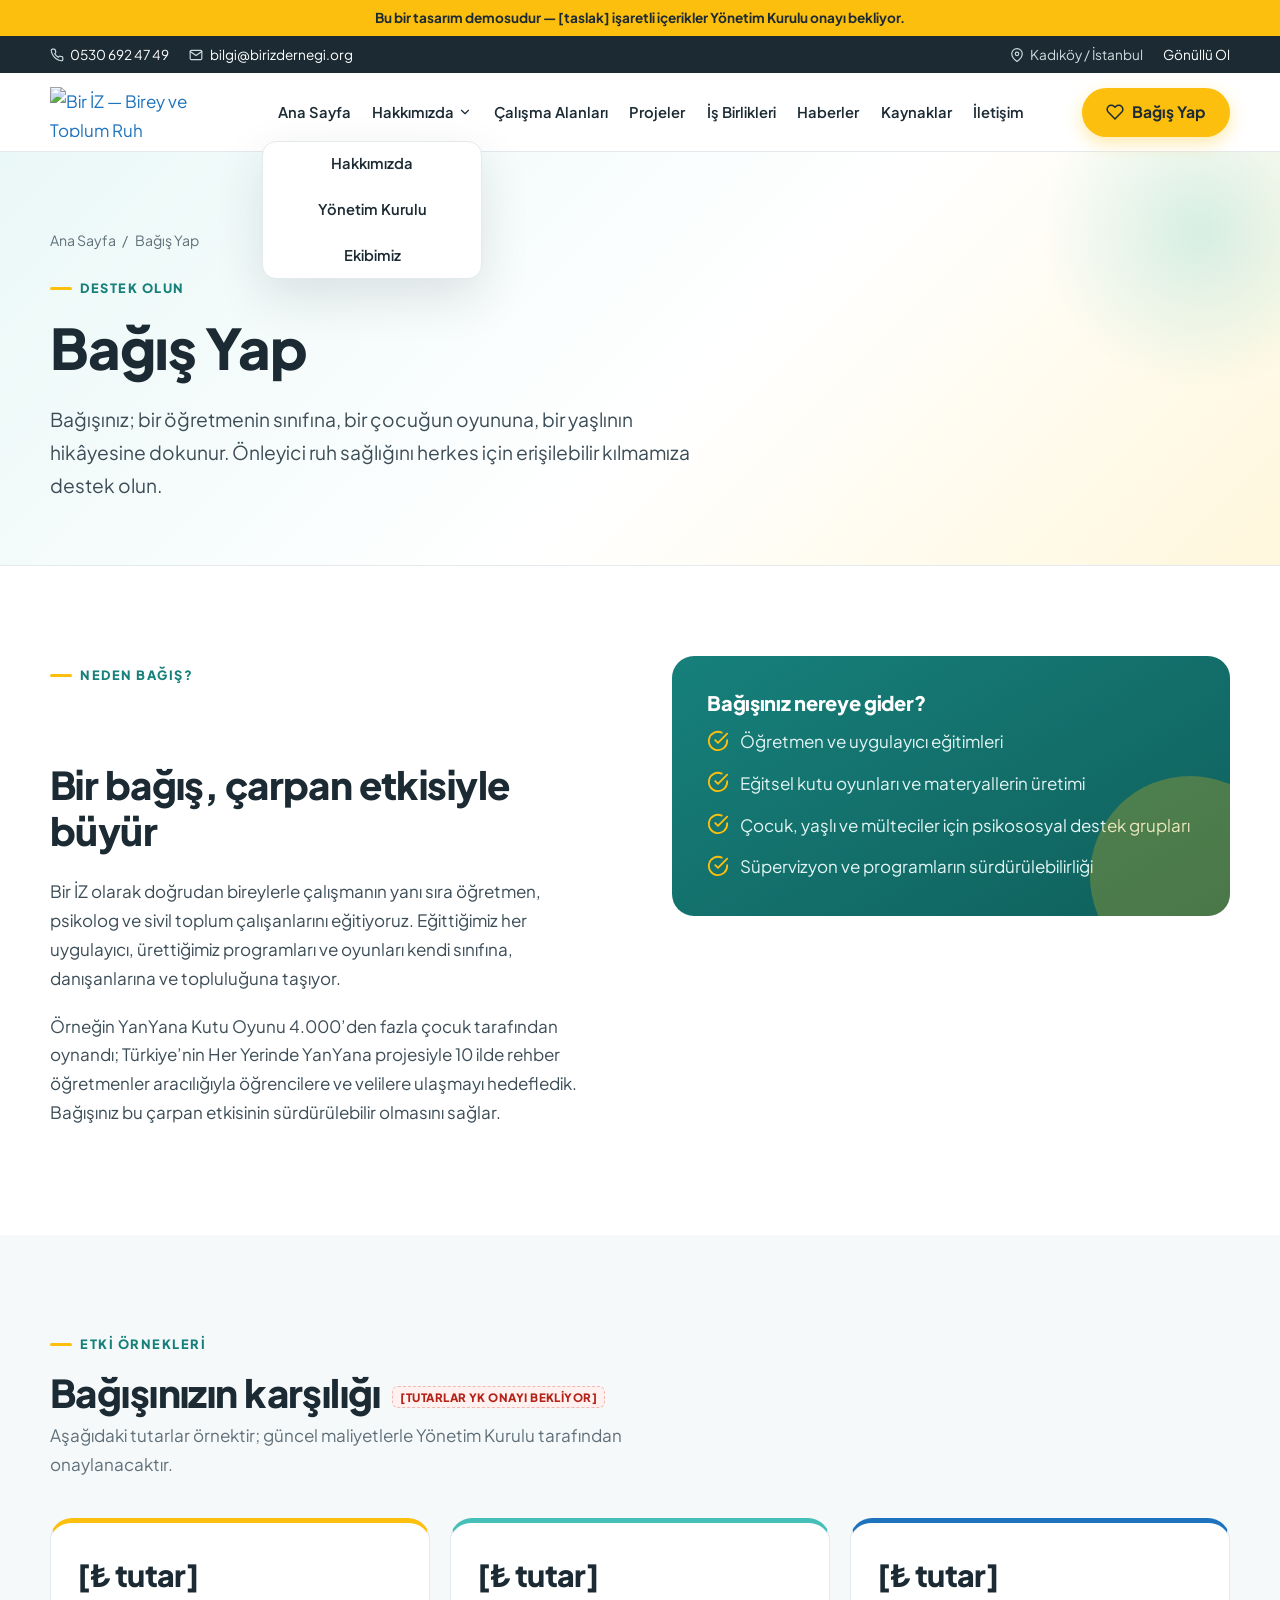
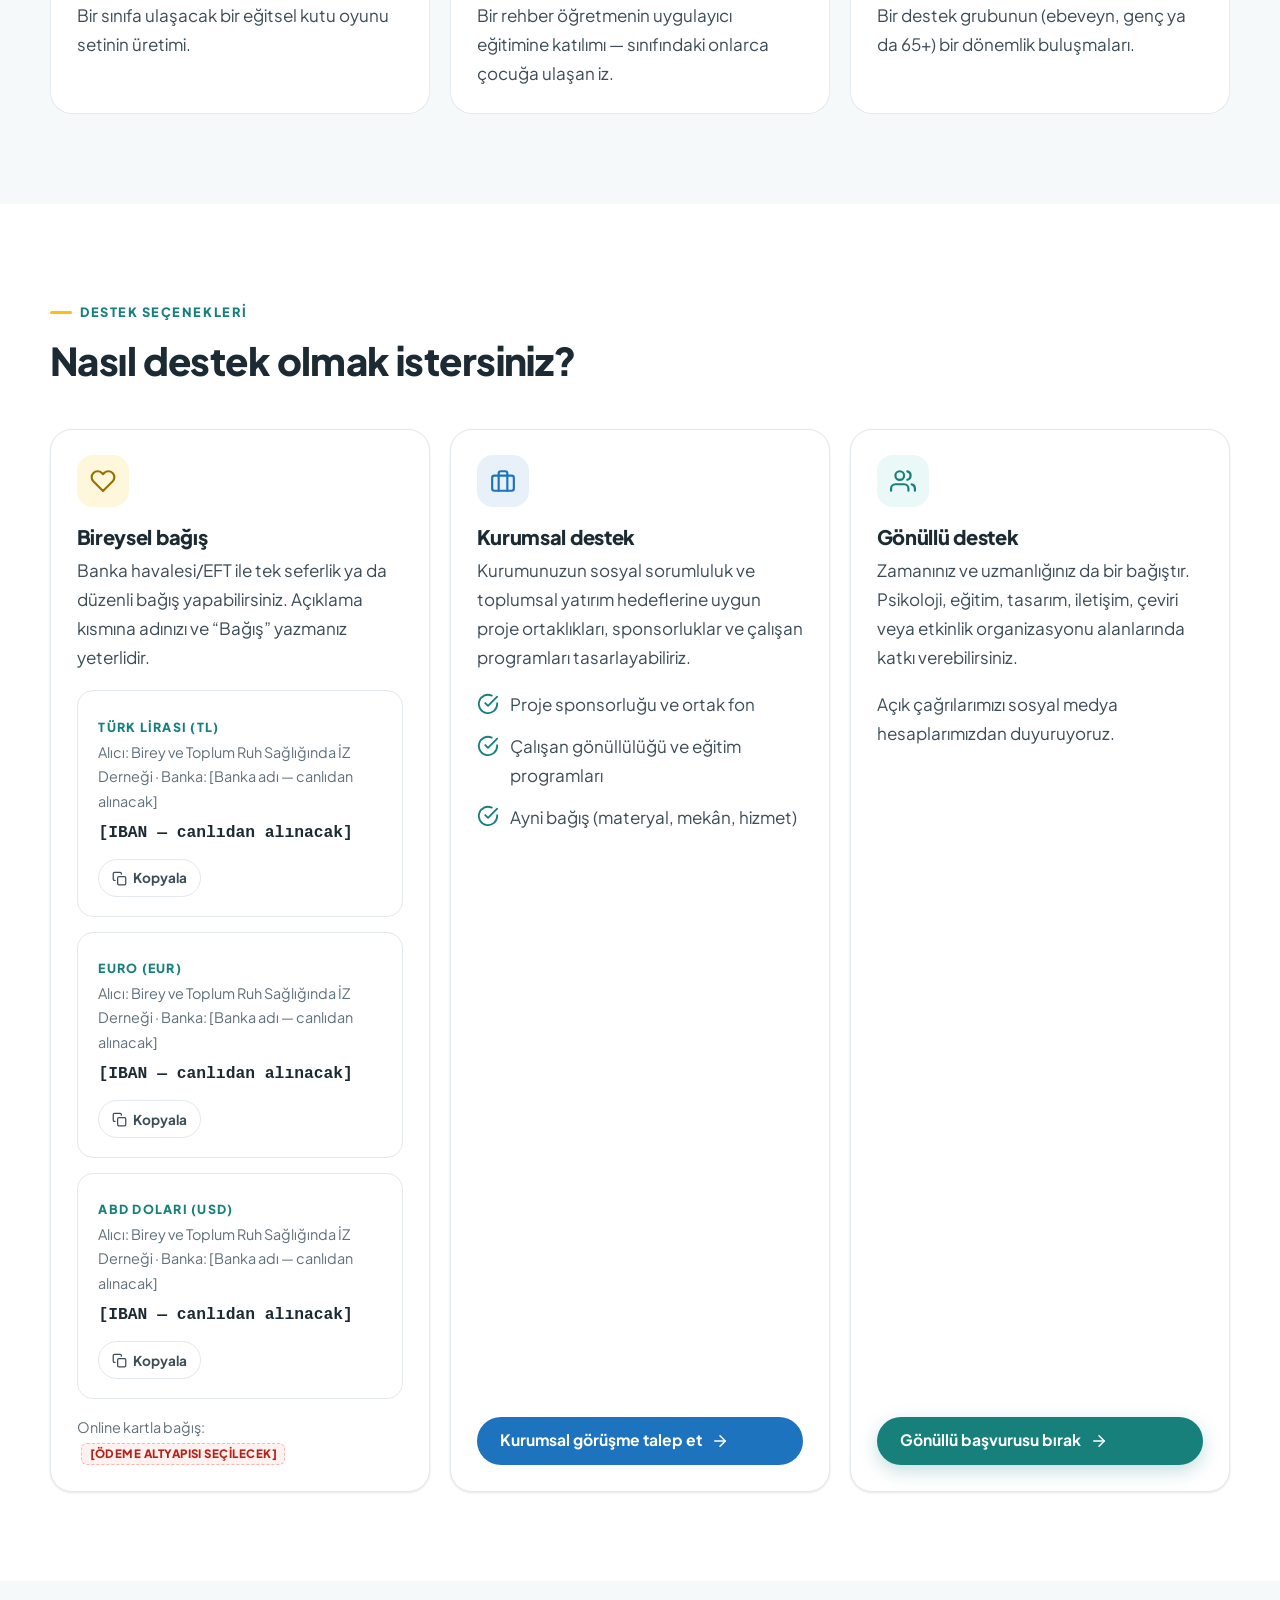
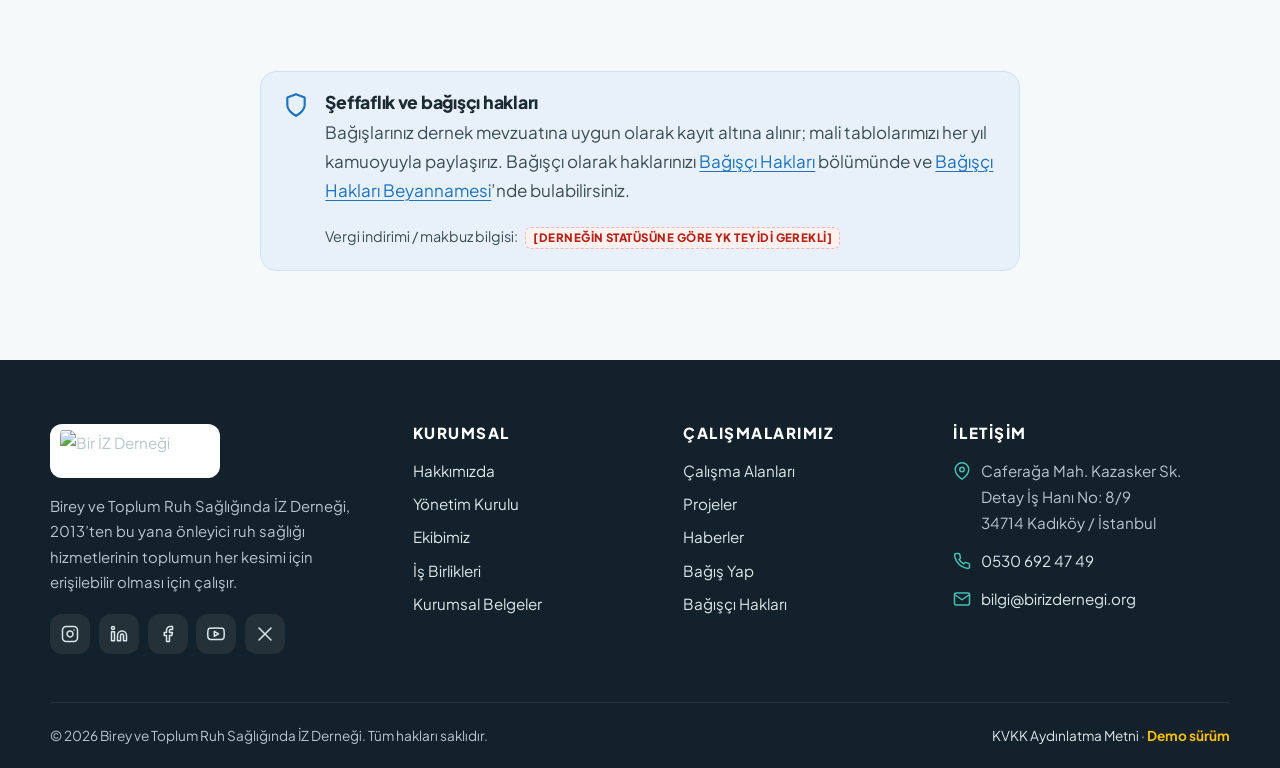
==== bagis.html @ bda4a29e "Bir İZ demo static site" ====
<!DOCTYPE html>
<html lang="tr">
<head>
<meta charset="utf-8">
<meta name="viewport" content="width=device-width, initial-scale=1">
<title>Bağış Yap | Bir İZ Derneği</title>
<meta name="description" content="Bir İZ Derneği'ne bireysel bağış, kurumsal destek ve gönüllülük seçenekleri.">
<meta name="theme-color" content="#46bfb9">
<meta property="og:title" content="Bağış Yap | Bir İZ Derneği">
<meta property="og:description" content="Bir İZ Derneği'ne bireysel bağış, kurumsal destek ve gönüllülük seçenekleri.">
<meta property="og:image" content="https://birizdernegi.org/wp-content/uploads/2019/05/Biriz_Logo-2019yeni.png">
<meta property="og:locale" content="tr_TR">
<link rel="icon" href="https://birizdernegi.org/wp-content/uploads/2019/05/Biriz_Logo-2019yeni.png">
<link rel="preconnect" href="https://fonts.googleapis.com">
<link rel="preconnect" href="https://fonts.gstatic.com" crossorigin>
<link href="https://fonts.googleapis.com/css2?family=Fraunces:opsz,wght@9..144,500;9..144,600&family=Plus+Jakarta+Sans:wght@400;500;600;700;800&display=swap" rel="stylesheet">
<link rel="stylesheet" href="css/styles.css">
</head>
<body>
<a class="skip-link" href="#icerik">İçeriğe geç</a>
<div class="demo-ribbon" role="note">Bu bir tasarım demosudur — <strong>[taslak]</strong> işaretli içerikler Yönetim Kurulu onayı bekliyor.</div>
<div class="topbar">
  <div class="container">
    <div class="topbar-contact">
      <span><svg viewBox="0 0 24 24" fill="none" stroke="currentColor" stroke-width="2" stroke-linecap="round" stroke-linejoin="round" aria-hidden="true" focusable="false"><path d="M22 16.92v3a2 2 0 0 1-2.18 2 19.79 19.79 0 0 1-8.63-3.07 19.5 19.5 0 0 1-6-6 19.79 19.79 0 0 1-3.07-8.67A2 2 0 0 1 4.11 2h3a2 2 0 0 1 2 1.72 12.84 12.84 0 0 0 .7 2.81 2 2 0 0 1-.45 2.11L8.09 9.91a16 16 0 0 0 6 6l1.27-1.27a2 2 0 0 1 2.11-.45 12.84 12.84 0 0 0 2.81.7A2 2 0 0 1 22 16.92z"/></svg><a href="tel:+905306924749">0530 692 47 49</a></span>
      <span class="hide-sm"><svg viewBox="0 0 24 24" fill="none" stroke="currentColor" stroke-width="2" stroke-linecap="round" stroke-linejoin="round" aria-hidden="true" focusable="false"><path d="M4 4h16c1.1 0 2 .9 2 2v12c0 1.1-.9 2-2 2H4c-1.1 0-2-.9-2-2V6c0-1.1.9-2 2-2z"/><polyline points="22,6 12,13 2,6"/></svg><a href="mailto:bilgi@birizdernegi.org">bilgi@birizdernegi.org</a></span>
    </div>
    <div class="topbar-contact"><span class="hide-sm"><svg viewBox="0 0 24 24" fill="none" stroke="currentColor" stroke-width="2" stroke-linecap="round" stroke-linejoin="round" aria-hidden="true" focusable="false"><path d="M21 10c0 7-9 13-9 13s-9-6-9-13a9 9 0 0 1 18 0z"/><circle cx="12" cy="10" r="3"/></svg>Kadıköy / İstanbul</span><a href="iletisim.html#gonullu">Gönüllü Ol</a></div>
  </div>
</div>
<header class="site-header">
  <div class="container header-inner">
    <a class="brand" href="index.html" aria-label="Bir İZ Derneği — Ana Sayfa">
      <img src="https://birizdernegi.org/wp-content/uploads/2019/05/Biriz_Logo-2019yeni.png" alt="Bir İZ — Birey ve Toplum Ruh Sağlığında İZ Derneği logosu" width="170" height="50">
    </a>
    <nav class="main-nav" id="main-nav" aria-label="Ana menü">
      <ul><li><a href="index.html">Ana Sayfa</a></li><li class="has-sub"><button type="button" aria-expanded="false" aria-haspopup="true">Hakkımızda <svg viewBox="0 0 24 24" fill="none" stroke="currentColor" stroke-width="2" stroke-linecap="round" stroke-linejoin="round" aria-hidden="true" focusable="false"><polyline points="6 9 12 15 18 9"/></svg></button><ul class="submenu"><li><a href="hakkimizda.html">Hakkımızda</a></li><li><a href="yonetim.html">Yönetim Kurulu</a></li><li><a href="ekibimiz.html">Ekibimiz</a></li></ul></li><li><a href="calisma-alanlari.html">Çalışma Alanları</a></li><li><a href="projeler.html">Projeler</a></li><li><a href="isbirlikleri.html">İş Birlikleri</a></li><li><a href="haberler.html">Haberler</a></li><li><a href="kaynaklar.html">Kaynaklar</a></li><li><a href="iletisim.html">İletişim</a></li></ul>
    </nav>
    <div class="header-cta">
      <a class="btn btn-yellow" href="bagis.html"><svg viewBox="0 0 24 24" fill="none" stroke="currentColor" stroke-width="2" stroke-linecap="round" stroke-linejoin="round" aria-hidden="true" focusable="false"><path d="M20.84 4.61a5.5 5.5 0 0 0-7.78 0L12 5.67l-1.06-1.06a5.5 5.5 0 0 0-7.78 7.78l1.06 1.06L12 21.23l7.78-7.78 1.06-1.06a5.5 5.5 0 0 0 0-7.78z"/></svg><span>Bağış Yap</span></a>
      <button class="nav-toggle" type="button" aria-controls="main-nav" aria-expanded="false" aria-label="Menüyü aç"><svg viewBox="0 0 24 24" fill="none" stroke="currentColor" stroke-width="2" stroke-linecap="round" stroke-linejoin="round" aria-hidden="true" focusable="false"><line x1="3" y1="12" x2="21" y2="12"/><line x1="3" y1="6" x2="21" y2="6"/><line x1="3" y1="18" x2="21" y2="18"/></svg></button>
    </div>
  </div>
</header>
<main id="icerik">
<section class="page-hero">
  <div class="container">
    <nav class="breadcrumb" aria-label="Sayfa yolu"><a href="index.html">Ana Sayfa</a><span aria-hidden="true">/</span><span>Bağış Yap</span></nav>
    <span class="eyebrow">Destek olun</span>
    <h1>Bağış Yap</h1>
    <p class="lead">Bağışınız; bir öğretmenin sınıfına, bir çocuğun oyununa, bir yaşlının hikâyesine dokunur. Önleyici ruh sağlığını herkes için erişilebilir kılmamıza destek olun.</p>
  </div>
</section>
<section class="section">
  <div class="container split split-top">
    <div class="prose">
      <span class="eyebrow">Neden bağış?</span>
      <h2>Bir bağış, çarpan etkisiyle büyür</h2>
      <p>Bir İZ olarak doğrudan bireylerle çalışmanın yanı sıra öğretmen, psikolog ve sivil toplum çalışanlarını eğitiyoruz. Eğittiğimiz her uygulayıcı, ürettiğimiz programları ve oyunları kendi sınıfına, danışanlarına ve topluluğuna taşıyor.</p>
      <p>Örneğin YanYana Kutu Oyunu 4.000’den fazla çocuk tarafından oynandı; Türkiye’nin Her Yerinde YanYana projesiyle 10 ilde rehber öğretmenler aracılığıyla öğrencilere ve velilere ulaşmayı hedefledik. Bağışınız bu çarpan etkisinin sürdürülebilir olmasını sağlar.</p>
    </div>
    <div class="feature-box">
      <h3>Bağışınız nereye gider?</h3>
      <ul class="check-list">
        <li><svg viewBox="0 0 24 24" fill="none" stroke="currentColor" stroke-width="2" stroke-linecap="round" stroke-linejoin="round" aria-hidden="true" focusable="false"><path d="M22 11.08V12a10 10 0 1 1-5.93-9.14"/><polyline points="22 4 12 14.01 9 11.01"/></svg><span>Öğretmen ve uygulayıcı eğitimleri</span></li>
        <li><svg viewBox="0 0 24 24" fill="none" stroke="currentColor" stroke-width="2" stroke-linecap="round" stroke-linejoin="round" aria-hidden="true" focusable="false"><path d="M22 11.08V12a10 10 0 1 1-5.93-9.14"/><polyline points="22 4 12 14.01 9 11.01"/></svg><span>Eğitsel kutu oyunları ve materyallerin üretimi</span></li>
        <li><svg viewBox="0 0 24 24" fill="none" stroke="currentColor" stroke-width="2" stroke-linecap="round" stroke-linejoin="round" aria-hidden="true" focusable="false"><path d="M22 11.08V12a10 10 0 1 1-5.93-9.14"/><polyline points="22 4 12 14.01 9 11.01"/></svg><span>Çocuk, yaşlı ve mülteciler için psikososyal destek grupları</span></li>
        <li><svg viewBox="0 0 24 24" fill="none" stroke="currentColor" stroke-width="2" stroke-linecap="round" stroke-linejoin="round" aria-hidden="true" focusable="false"><path d="M22 11.08V12a10 10 0 1 1-5.93-9.14"/><polyline points="22 4 12 14.01 9 11.01"/></svg><span>Süpervizyon ve programların sürdürülebilirliği</span></li>
      </ul>
    </div>
  </div>
</section>

<section class="section section-soft">
  <div class="container">
    <div class="section-head"><div><span class="eyebrow">Etki örnekleri</span><h2>Bağışınızın karşılığı <span class="draft">[tutarlar YK onayı bekliyor]</span></h2><p>Aşağıdaki tutarlar örnektir; güncel maliyetlerle Yönetim Kurulu tarafından onaylanacaktır.</p></div></div>
    <div class="impact">
      <div class="impact-item"><div class="amt">[₺ tutar]</div><p class="mb-0">Bir sınıfa ulaşacak bir eğitsel kutu oyunu setinin üretimi.</p></div>
      <div class="impact-item"><div class="amt">[₺ tutar]</div><p class="mb-0">Bir rehber öğretmenin uygulayıcı eğitimine katılımı — sınıfındaki onlarca çocuğa ulaşan iz.</p></div>
      <div class="impact-item"><div class="amt">[₺ tutar]</div><p class="mb-0">Bir destek grubunun (ebeveyn, genç ya da 65+) bir dönemlik buluşmaları.</p></div>
    </div>
  </div>
</section>

<section class="section">
  <div class="container">
    <div class="section-head"><div><span class="eyebrow">Destek seçenekleri</span><h2>Nasıl destek olmak istersiniz?</h2></div></div>
    <div class="option-tabs">
      <div class="card" id="bireysel">
        <span class="icon-badge yellow"><svg viewBox="0 0 24 24" fill="none" stroke="currentColor" stroke-width="2" stroke-linecap="round" stroke-linejoin="round" aria-hidden="true" focusable="false"><path d="M20.84 4.61a5.5 5.5 0 0 0-7.78 0L12 5.67l-1.06-1.06a5.5 5.5 0 0 0-7.78 7.78l1.06 1.06L12 21.23l7.78-7.78 1.06-1.06a5.5 5.5 0 0 0 0-7.78z"/></svg></span>
        <h3>Bireysel bağış</h3>
        <p>Banka havalesi/EFT ile tek seferlik ya da düzenli bağış yapabilirsiniz. Açıklama kısmına adınızı ve “Bağış” yazmanız yeterlidir.</p>
        <div class="iban-card"><span class="cur">Türk Lirası (TL)</span>
  <div class="small muted">Alıcı: Birey ve Toplum Ruh Sağlığında İZ Derneği · Banka: [Banka adı — canlıdan alınacak]</div>
  <div class="iban-row"><span class="iban">[IBAN — canlıdan alınacak]</span><button type="button" class="copy-btn" data-copy="[IBAN — canlıdan alınacak]"><svg viewBox="0 0 24 24" fill="none" stroke="currentColor" stroke-width="2" stroke-linecap="round" stroke-linejoin="round" aria-hidden="true" focusable="false"><rect x="9" y="9" width="13" height="13" rx="2" ry="2"/><path d="M5 15H4a2 2 0 0 1-2-2V4a2 2 0 0 1 2-2h9a2 2 0 0 1 2 2v1"/></svg><span>Kopyala</span></button></div></div>
        <div class="iban-card"><span class="cur">Euro (EUR)</span>
  <div class="small muted">Alıcı: Birey ve Toplum Ruh Sağlığında İZ Derneği · Banka: [Banka adı — canlıdan alınacak]</div>
  <div class="iban-row"><span class="iban">[IBAN — canlıdan alınacak]</span><button type="button" class="copy-btn" data-copy="[IBAN — canlıdan alınacak]"><svg viewBox="0 0 24 24" fill="none" stroke="currentColor" stroke-width="2" stroke-linecap="round" stroke-linejoin="round" aria-hidden="true" focusable="false"><rect x="9" y="9" width="13" height="13" rx="2" ry="2"/><path d="M5 15H4a2 2 0 0 1-2-2V4a2 2 0 0 1 2-2h9a2 2 0 0 1 2 2v1"/></svg><span>Kopyala</span></button></div></div>
        <div class="iban-card"><span class="cur">ABD Doları (USD)</span>
  <div class="small muted">Alıcı: Birey ve Toplum Ruh Sağlığında İZ Derneği · Banka: [Banka adı — canlıdan alınacak]</div>
  <div class="iban-row"><span class="iban">[IBAN — canlıdan alınacak]</span><button type="button" class="copy-btn" data-copy="[IBAN — canlıdan alınacak]"><svg viewBox="0 0 24 24" fill="none" stroke="currentColor" stroke-width="2" stroke-linecap="round" stroke-linejoin="round" aria-hidden="true" focusable="false"><rect x="9" y="9" width="13" height="13" rx="2" ry="2"/><path d="M5 15H4a2 2 0 0 1-2-2V4a2 2 0 0 1 2-2h9a2 2 0 0 1 2 2v1"/></svg><span>Kopyala</span></button></div></div>
        <p class="small muted" style="margin-top:1rem">Online kartla bağış: <span class="draft">[ödeme altyapısı seçilecek]</span></p>
      </div>
      <div class="card" id="kurumsal">
        <span class="icon-badge blue"><svg viewBox="0 0 24 24" fill="none" stroke="currentColor" stroke-width="2" stroke-linecap="round" stroke-linejoin="round" aria-hidden="true" focusable="false"><rect x="2" y="7" width="20" height="14" rx="2" ry="2"/><path d="M16 21V5a2 2 0 0 0-2-2h-4a2 2 0 0 0-2 2v16"/></svg></span>
        <h3>Kurumsal destek</h3>
        <p>Kurumunuzun sosyal sorumluluk ve toplumsal yatırım hedeflerine uygun proje ortaklıkları, sponsorluklar ve çalışan programları tasarlayabiliriz.</p>
        <ul class="check-list teal" style="margin-bottom:1.25rem">
          <li><svg viewBox="0 0 24 24" fill="none" stroke="currentColor" stroke-width="2" stroke-linecap="round" stroke-linejoin="round" aria-hidden="true" focusable="false"><path d="M22 11.08V12a10 10 0 1 1-5.93-9.14"/><polyline points="22 4 12 14.01 9 11.01"/></svg><span>Proje sponsorluğu ve ortak fon</span></li>
          <li><svg viewBox="0 0 24 24" fill="none" stroke="currentColor" stroke-width="2" stroke-linecap="round" stroke-linejoin="round" aria-hidden="true" focusable="false"><path d="M22 11.08V12a10 10 0 1 1-5.93-9.14"/><polyline points="22 4 12 14.01 9 11.01"/></svg><span>Çalışan gönüllülüğü ve eğitim programları</span></li>
          <li><svg viewBox="0 0 24 24" fill="none" stroke="currentColor" stroke-width="2" stroke-linecap="round" stroke-linejoin="round" aria-hidden="true" focusable="false"><path d="M22 11.08V12a10 10 0 1 1-5.93-9.14"/><polyline points="22 4 12 14.01 9 11.01"/></svg><span>Ayni bağış (materyal, mekân, hizmet)</span></li>
        </ul>
        <a class="btn btn-blue" href="iletisim.html?konu=isbirligi" style="margin-top:auto">Kurumsal görüşme talep et <svg viewBox="0 0 24 24" fill="none" stroke="currentColor" stroke-width="2" stroke-linecap="round" stroke-linejoin="round" aria-hidden="true" focusable="false"><line x1="5" y1="12" x2="19" y2="12"/><polyline points="12 5 19 12 12 19"/></svg></a>
      </div>
      <div class="card" id="gonullu-destek">
        <span class="icon-badge"><svg viewBox="0 0 24 24" fill="none" stroke="currentColor" stroke-width="2" stroke-linecap="round" stroke-linejoin="round" aria-hidden="true" focusable="false"><path d="M17 21v-2a4 4 0 0 0-4-4H5a4 4 0 0 0-4 4v2"/><circle cx="9" cy="7" r="4"/><path d="M23 21v-2a4 4 0 0 0-3-3.87"/><path d="M16 3.13a4 4 0 0 1 0 7.75"/></svg></span>
        <h3>Gönüllü destek</h3>
        <p>Zamanınız ve uzmanlığınız da bir bağıştır. Psikoloji, eğitim, tasarım, iletişim, çeviri veya etkinlik organizasyonu alanlarında katkı verebilirsiniz.</p>
        <p>Açık çağrılarımızı sosyal medya hesaplarımızdan duyuruyoruz.</p>
        <a class="btn btn-primary" href="iletisim.html?konu=gonullu" style="margin-top:auto">Gönüllü başvurusu bırak <svg viewBox="0 0 24 24" fill="none" stroke="currentColor" stroke-width="2" stroke-linecap="round" stroke-linejoin="round" aria-hidden="true" focusable="false"><line x1="5" y1="12" x2="19" y2="12"/><polyline points="12 5 19 12 12 19"/></svg></a>
      </div>
    </div>
  </div>
</section>

<section class="section section-soft">
  <div class="container narrow">
    <div class="notice">
      <svg viewBox="0 0 24 24" fill="none" stroke="currentColor" stroke-width="2" stroke-linecap="round" stroke-linejoin="round" aria-hidden="true" focusable="false"><path d="M12 22s8-4 8-10V5l-8-3-8 3v7c0 6 8 10 8 10z"/></svg>
      <div><h3>Şeffaflık ve bağışçı hakları</h3>
      <p>Bağışlarınız dernek mevzuatına uygun olarak kayıt altına alınır; mali tablolarımızı her yıl kamuoyuyla paylaşırız. Bağışçı olarak haklarınızı <a href="kaynaklar.html#bagisci-haklari">Bağışçı Hakları</a> bölümünde ve <a href="https://birizdernegi.org/bagisci-haklari-beyannamesi/" target="_blank" rel="noopener">Bağışçı Hakları Beyannamesi</a>’nde bulabilirsiniz.</p>
      <p class="small">Vergi indirimi / makbuz bilgisi: <span class="draft">[derneğin statüsüne göre YK teyidi gerekli]</span></p></div>
    </div>
  </div>
</section>
</main>
<footer class="site-footer" role="contentinfo">
  <div class="container footer-grid">
    <div class="footer-brand">
      <img src="https://birizdernegi.org/wp-content/uploads/2019/05/Biriz_Logo-2019yeni.png" alt="Bir İZ Derneği" width="170" height="54" loading="lazy">
      <p>Birey ve Toplum Ruh Sağlığında İZ Derneği, 2013’ten bu yana önleyici ruh sağlığı hizmetlerinin toplumun her kesimi için erişilebilir olması için çalışır.</p>
      <div class="socials" aria-label="Sosyal medya"><a href="#" aria-label="Instagram (bağlantı eklenecek)" title="Instagram — bağlantı canlıdan eklenecek"><svg viewBox="0 0 24 24" fill="none" stroke="currentColor" stroke-width="2" stroke-linecap="round" stroke-linejoin="round" aria-hidden="true" focusable="false"><rect x="2" y="2" width="20" height="20" rx="5" ry="5"/><path d="M16 11.37A4 4 0 1 1 12.63 8 4 4 0 0 1 16 11.37z"/><line x1="17.5" y1="6.5" x2="17.51" y2="6.5"/></svg></a><a href="#" aria-label="LinkedIn (bağlantı eklenecek)" title="LinkedIn — bağlantı canlıdan eklenecek"><svg viewBox="0 0 24 24" fill="none" stroke="currentColor" stroke-width="2" stroke-linecap="round" stroke-linejoin="round" aria-hidden="true" focusable="false"><path d="M16 8a6 6 0 0 1 6 6v7h-4v-7a2 2 0 0 0-2-2 2 2 0 0 0-2 2v7h-4v-7a6 6 0 0 1 6-6z"/><rect x="2" y="9" width="4" height="12"/><circle cx="4" cy="4" r="2"/></svg></a><a href="#" aria-label="Facebook (bağlantı eklenecek)" title="Facebook — bağlantı canlıdan eklenecek"><svg viewBox="0 0 24 24" fill="none" stroke="currentColor" stroke-width="2" stroke-linecap="round" stroke-linejoin="round" aria-hidden="true" focusable="false"><path d="M18 2h-3a5 5 0 0 0-5 5v3H7v4h3v8h4v-8h3l1-4h-4V7a1 1 0 0 1 1-1h3z"/></svg></a><a href="#" aria-label="YouTube (bağlantı eklenecek)" title="YouTube — bağlantı canlıdan eklenecek"><svg viewBox="0 0 24 24" fill="none" stroke="currentColor" stroke-width="2" stroke-linecap="round" stroke-linejoin="round" aria-hidden="true" focusable="false"><path d="M22.54 6.42a2.78 2.78 0 0 0-1.94-2C18.88 4 12 4 12 4s-6.88 0-8.6.46a2.78 2.78 0 0 0-1.94 2A29 29 0 0 0 1 11.75a29 29 0 0 0 .46 5.33A2.78 2.78 0 0 0 3.4 19c1.72.46 8.6.46 8.6.46s6.88 0 8.6-.46a2.78 2.78 0 0 0 1.94-2 29 29 0 0 0 .46-5.25 29 29 0 0 0-.46-5.33z"/><polygon points="9.75 15.02 15.5 11.75 9.75 8.48 9.75 15.02"/></svg></a><a href="#" aria-label="X (Twitter) (bağlantı eklenecek)" title="X (Twitter) — bağlantı canlıdan eklenecek"><svg viewBox="0 0 24 24" fill="none" stroke="currentColor" stroke-width="2" stroke-linecap="round" stroke-linejoin="round" aria-hidden="true" focusable="false"><path d="M4 4l16 16"/><path d="M20 4L4 20"/></svg></a></div>
    </div>
    <div>
      <h3>Kurumsal</h3>
      <ul class="footer-links">
        <li><a href="hakkimizda.html">Hakkımızda</a></li>
        <li><a href="yonetim.html">Yönetim Kurulu</a></li>
        <li><a href="ekibimiz.html">Ekibimiz</a></li>
        <li><a href="isbirlikleri.html">İş Birlikleri</a></li>
        <li><a href="kaynaklar.html">Kurumsal Belgeler</a></li>
      </ul>
    </div>
    <div>
      <h3>Çalışmalarımız</h3>
      <ul class="footer-links">
        <li><a href="calisma-alanlari.html">Çalışma Alanları</a></li>
        <li><a href="projeler.html">Projeler</a></li>
        <li><a href="haberler.html">Haberler</a></li>
        <li><a href="bagis.html">Bağış Yap</a></li>
        <li><a href="kaynaklar.html#bagisci-haklari">Bağışçı Hakları</a></li>
      </ul>
    </div>
    <div>
      <h3>İletişim</h3>
      <ul class="footer-contact">
        <li><svg viewBox="0 0 24 24" fill="none" stroke="currentColor" stroke-width="2" stroke-linecap="round" stroke-linejoin="round" aria-hidden="true" focusable="false"><path d="M21 10c0 7-9 13-9 13s-9-6-9-13a9 9 0 0 1 18 0z"/><circle cx="12" cy="10" r="3"/></svg><span>Caferağa Mah. Kazasker Sk.<br>Detay İş Hanı No: 8/9<br>34714 Kadıköy / İstanbul</span></li>
        <li><svg viewBox="0 0 24 24" fill="none" stroke="currentColor" stroke-width="2" stroke-linecap="round" stroke-linejoin="round" aria-hidden="true" focusable="false"><path d="M22 16.92v3a2 2 0 0 1-2.18 2 19.79 19.79 0 0 1-8.63-3.07 19.5 19.5 0 0 1-6-6 19.79 19.79 0 0 1-3.07-8.67A2 2 0 0 1 4.11 2h3a2 2 0 0 1 2 1.72 12.84 12.84 0 0 0 .7 2.81 2 2 0 0 1-.45 2.11L8.09 9.91a16 16 0 0 0 6 6l1.27-1.27a2 2 0 0 1 2.11-.45 12.84 12.84 0 0 0 2.81.7A2 2 0 0 1 22 16.92z"/></svg><a href="tel:+905306924749">0530 692 47 49</a></li>
        <li><svg viewBox="0 0 24 24" fill="none" stroke="currentColor" stroke-width="2" stroke-linecap="round" stroke-linejoin="round" aria-hidden="true" focusable="false"><path d="M4 4h16c1.1 0 2 .9 2 2v12c0 1.1-.9 2-2 2H4c-1.1 0-2-.9-2-2V6c0-1.1.9-2 2-2z"/><polyline points="22,6 12,13 2,6"/></svg><a href="mailto:bilgi@birizdernegi.org">bilgi@birizdernegi.org</a></li>
      </ul>
    </div>
  </div>
  <div class="container footer-bottom">
    <span>© <span data-year>2026</span> Birey ve Toplum Ruh Sağlığında İZ Derneği. Tüm hakları saklıdır.</span>
    <span><a href="kaynaklar.html#kvkk">KVKK Aydınlatma Metni</a> · <span class="demo-flag">Demo sürüm</span></span>
  </div>
</footer>
<script src="js/main.js" defer></script>
</body>
</html>
---- css/styles.css ----
/* ==========================================================================
   Bir İZ Derneği — Demo Tema
   Marka renkleri: #46bfb9 (turkuaz), #fdbf0e (sarı), #1e73be (mavi)
   ========================================================================== */

:root {
  --teal: #46bfb9;
  --teal-600: #2a9d97;
  --teal-700: #17807b;   /* beyaz metinle AA kontrast */
  --teal-50: #eaf8f7;
  --teal-100: #d3f0ee;
  --yellow: #fdbf0e;
  --yellow-50: #fff7dc;
  --blue: #1e73be;
  --blue-50: #e8f1fa;
  --ink: #1b2a33;
  --ink-2: #3c4d57;
  --muted: #5f707a;
  --line: #e3e9ec;
  --bg: #ffffff;
  --bg-soft: #f6f9fa;
  --radius: 14px;
  --radius-lg: 22px;
  --shadow-sm: 0 1px 2px rgba(27, 42, 51, .06), 0 1px 3px rgba(27, 42, 51, .06);
  --shadow: 0 6px 24px rgba(27, 42, 51, .08);
  --shadow-lg: 0 18px 50px rgba(27, 42, 51, .12);
  --container: 1180px;
  --font: "Plus Jakarta Sans", system-ui, -apple-system, "Segoe UI", Roboto, "Helvetica Neue", Arial, sans-serif;
  --font-serif: "Fraunces", Georgia, "Times New Roman", serif;
}

*, *::before, *::after { box-sizing: border-box; }
html { scroll-behavior: smooth; -webkit-text-size-adjust: 100%; }
@media (prefers-reduced-motion: reduce) { html { scroll-behavior: auto; } *, *::before, *::after { transition: none !important; animation: none !important; } }

body {
  margin: 0;
  font-family: var(--font);
  font-size: 1.0625rem;
  line-height: 1.7;
  color: var(--ink-2);
  background: var(--bg);
  -webkit-font-smoothing: antialiased;
  text-rendering: optimizeLegibility;
}

img { max-width: 100%; height: auto; display: block; }
a { color: var(--blue); text-underline-offset: 3px; }
a:hover { color: var(--teal-700); }
:focus-visible { outline: 3px solid var(--yellow); outline-offset: 3px; border-radius: 6px; }

h1, h2, h3, h4 { color: var(--ink); line-height: 1.2; margin: 0 0 .6em; font-weight: 800; letter-spacing: -.015em; }
h1 { font-size: clamp(2.1rem, 4.6vw, 3.5rem); }
h2 { font-size: clamp(1.7rem, 3vw, 2.4rem); }
h3 { font-size: 1.25rem; }
h4 { font-size: 1.05rem; }
p { margin: 0 0 1.1em; }
ul, ol { padding-left: 1.2em; }
.serif { font-family: var(--font-serif); font-weight: 600; letter-spacing: -.01em; }

.container { width: min(100% - 2.5rem, var(--container)); margin-inline: auto; }
.narrow { max-width: 760px; }
.center { text-align: center; }
.center .lead { margin-inline: auto; }
.mt-0 { margin-top: 0; } .mb-0 { margin-bottom: 0; }

.sr-only { position: absolute !important; width: 1px; height: 1px; padding: 0; margin: -1px; overflow: hidden; clip: rect(0,0,0,0); white-space: nowrap; border: 0; }
.skip-link { position: absolute; left: 1rem; top: -100px; background: var(--ink); color: #fff; padding: .7rem 1rem; border-radius: 8px; z-index: 1000; font-weight: 700; }
.skip-link:focus { top: 1rem; color: #fff; }

/* ---------- Butonlar ---------- */
.btn {
  display: inline-flex; align-items: center; gap: .55rem;
  padding: .8rem 1.35rem; border-radius: 999px;
  font-weight: 700; font-size: .98rem; line-height: 1.2;
  text-decoration: none; border: 2px solid transparent; cursor: pointer;
  transition: transform .15s ease, box-shadow .2s ease, background .2s ease, color .2s ease;
  font-family: inherit;
}
.btn svg { width: 18px; height: 18px; }
.btn:hover { transform: translateY(-1px); }
.btn-primary { background: var(--teal-700); color: #fff; box-shadow: 0 6px 18px rgba(23,128,123,.25); }
.btn-primary:hover { background: #126c68; color: #fff; }
.btn-yellow { background: var(--yellow); color: var(--ink); box-shadow: 0 6px 18px rgba(253,191,14,.35); }
.btn-yellow:hover { background: #f2b200; color: var(--ink); }
.btn-blue { background: var(--blue); color: #fff; }
.btn-blue:hover { background: #185f9e; color: #fff; }
.btn-ghost { background: transparent; color: var(--ink); border-color: var(--line); }
.btn-ghost:hover { border-color: var(--teal-700); color: var(--teal-700); }
.btn-white { background: #fff; color: var(--ink); }
.btn-white:hover { color: var(--teal-700); }
.btn-sm { padding: .55rem 1rem; font-size: .9rem; }

/* ---------- Üst bant + Header ---------- */
.topbar { background: var(--ink); color: #cfdbe0; font-size: .85rem; }
.topbar .container { display: flex; justify-content: space-between; align-items: center; gap: 1rem; padding-block: .45rem; flex-wrap: wrap; }
.topbar a { color: #fff; text-decoration: none; }
.topbar a:hover { color: var(--yellow); }
.topbar-contact { display: flex; gap: 1.25rem; flex-wrap: wrap; }
.topbar-contact span { display: inline-flex; align-items: center; gap: .4rem; }
.topbar svg { width: 14px; height: 14px; }

.site-header { position: sticky; top: 0; z-index: 100; background: rgba(255,255,255,.96); backdrop-filter: saturate(160%) blur(10px); border-bottom: 1px solid var(--line); }
.header-inner { display: flex; align-items: center; justify-content: space-between; gap: 1rem; min-height: 78px; }
.brand { display: flex; align-items: center; gap: .75rem; text-decoration: none; flex-shrink: 0; }
.brand img { height: 50px; width: auto; }
.brand-text { display: none; }

.main-nav ul { list-style: none; margin: 0; padding: 0; display: flex; align-items: center; gap: .1rem; }
.main-nav a {
  display: block; padding: .5rem .62rem; border-radius: 10px;
  color: var(--ink); text-decoration: none; font-weight: 600; font-size: .92rem; white-space: nowrap;
  position: relative;
}
.main-nav a:hover { background: var(--teal-50); color: var(--teal-700); }
.main-nav a[aria-current="page"] { color: var(--teal-700); background: var(--teal-50); }
.main-nav a[aria-current="page"]::after {
  content: ""; position: absolute; left: .62rem; right: .62rem; bottom: .18rem; height: 3px; border-radius: 3px; background: var(--yellow);
}
.header-cta { display: flex; align-items: center; gap: .6rem; }
.nav-toggle { display: none; background: none; border: 2px solid var(--line); border-radius: 12px; width: 46px; height: 46px; align-items: center; justify-content: center; cursor: pointer; color: var(--ink); }
.nav-toggle svg { width: 22px; height: 22px; }

/* Masaüstünde "Daha fazla" alt menü */
.has-sub { position: relative; }
.has-sub > button {
  font: inherit; font-weight: 600; font-size: .92rem; color: var(--ink); background: none; border: 0; padding: .5rem .62rem; border-radius: 10px; cursor: pointer; display: inline-flex; align-items: center; gap: .25rem;
}
.has-sub > button:hover, .has-sub.open > button { background: var(--teal-50); color: var(--teal-700); }
.has-sub > button.is-active { color: var(--teal-700); background: var(--teal-50); }
.has-sub > button svg { width: 14px; height: 14px; transition: transform .2s; }
.has-sub.open > button svg { transform: rotate(180deg); }
.submenu { position: absolute; top: calc(100% + 8px); right: 0; min-width: 220px; background: #fff; border: 1px solid var(--line); border-radius: 14px; box-shadow: var(--shadow-lg); padding: .5rem; display: none; flex-direction: column; }
.has-sub.open .submenu { display: flex; }
.submenu a { padding: .6rem .8rem; }
.submenu a[aria-current="page"]::after { display: none; }

@media (max-width: 1180px) {
  .nav-toggle { display: inline-flex; }
  .main-nav { position: fixed; inset: 78px 0 auto 0; background: #fff; border-bottom: 1px solid var(--line); box-shadow: var(--shadow-lg); max-height: calc(100vh - 78px); overflow-y: auto; display: none; }
  .main-nav.open { display: block; }
  .main-nav ul { flex-direction: column; align-items: stretch; padding: .75rem 1.25rem 1.25rem; gap: .1rem; }
  .main-nav a { padding: .8rem 1rem; font-size: 1rem; }
  .main-nav a[aria-current="page"]::after { left: 0; right: auto; top: .6rem; bottom: .6rem; width: 4px; height: auto; }
  .has-sub > button { display: none; }
  .submenu { position: static; display: flex; box-shadow: none; border: 0; padding: 0; min-width: 0; }
  .header-cta .btn-label-long { display: none; }
}
@media (max-width: 640px) {
  .topbar-contact .hide-sm { display: none; }
  .brand img { height: 42px; }
  .header-cta .btn { padding: .6rem 1rem; font-size: .9rem; }
}

/* ---------- Bölümler ---------- */
.section { padding-block: clamp(3.5rem, 7vw, 6rem); }
.section-soft { background: var(--bg-soft); }
.section-teal { background: var(--teal-50); }
.section-dark { background: var(--ink); color: #d6e2e7; }
.section-dark h2, .section-dark h3 { color: #fff; }
.eyebrow { display: inline-flex; align-items: center; gap: .5rem; font-size: .8rem; font-weight: 800; letter-spacing: .12em; text-transform: uppercase; color: var(--teal-700); margin-bottom: .9rem; }
.eyebrow::before { content: ""; width: 22px; height: 3px; border-radius: 3px; background: var(--yellow); }
.lead { font-size: 1.2rem; color: var(--ink-2); max-width: 680px; }
.section-head { display: flex; justify-content: space-between; align-items: flex-end; gap: 2rem; margin-bottom: 2.5rem; flex-wrap: wrap; }
.section-head h2 { margin-bottom: .3rem; }
.section-head p { margin: 0; color: var(--muted); max-width: 620px; }

/* ---------- Sayfa başlığı ---------- */
.page-hero { background: linear-gradient(135deg, var(--teal-50) 0%, #fff 55%, var(--yellow-50) 100%); padding-block: clamp(3rem, 6vw, 5rem) clamp(2.5rem, 5vw, 4rem); position: relative; overflow: hidden; border-bottom: 1px solid var(--line); }
.page-hero::after { content: ""; position: absolute; right: -80px; top: -80px; width: 320px; height: 320px; border-radius: 50%; background: radial-gradient(circle, rgba(70,191,185,.22), transparent 70%); }
.page-hero h1 { margin-bottom: .4em; }
.page-hero .lead { margin-bottom: 0; }
.breadcrumb { font-size: .88rem; color: var(--muted); margin-bottom: 1rem; }
.breadcrumb a { color: var(--muted); text-decoration: none; }
.breadcrumb a:hover { color: var(--teal-700); }
.breadcrumb span[aria-hidden] { margin-inline: .4rem; }

/* ---------- Ana sayfa hero ---------- */
.hero { position: relative; overflow: hidden; background: radial-gradient(1200px 500px at 85% -10%, rgba(70,191,185,.25), transparent 60%), radial-gradient(700px 400px at -10% 110%, rgba(253,191,14,.18), transparent 60%), #fff; }
.hero .container { display: grid; grid-template-columns: 1.1fr .9fr; gap: 3rem; align-items: center; padding-block: clamp(3.5rem, 8vw, 6.5rem); }
.hero h1 { font-size: clamp(2.3rem, 5.2vw, 3.9rem); }
.hero h1 em { font-style: normal; color: var(--teal-700); background: linear-gradient(transparent 62%, rgba(253,191,14,.45) 62%); padding: 0 .1em; }
.hero .lead { font-size: 1.22rem; margin-bottom: 2rem; }
.hero-actions { display: flex; gap: .8rem; flex-wrap: wrap; }
.hero-note { margin-top: 1.6rem; font-size: .9rem; color: var(--muted); display: flex; align-items: center; gap: .5rem; }
.hero-visual { position: relative; aspect-ratio: 1 / 1; max-width: 480px; justify-self: center; width: 100%; }
.hero-visual .blob { position: absolute; border-radius: 50%; }
.hero-visual .b1 { inset: 6% 10% 14% 4%; background: linear-gradient(140deg, var(--teal), var(--teal-700)); border-radius: 46% 54% 42% 58% / 52% 44% 56% 48%; box-shadow: var(--shadow-lg); }
.hero-visual .b2 { width: 34%; height: 34%; right: 2%; top: 4%; background: var(--yellow); border-radius: 50%; opacity: .95; }
.hero-visual .b3 { width: 22%; height: 22%; left: 0; bottom: 4%; background: var(--blue); border-radius: 50%; opacity: .9; }
.hero-card { position: absolute; background: #fff; border-radius: 16px; box-shadow: var(--shadow-lg); padding: .9rem 1.1rem; display: flex; align-items: center; gap: .75rem; font-size: .92rem; color: var(--ink); font-weight: 700; line-height: 1.3; }
.hero-card small { display: block; font-weight: 500; color: var(--muted); font-size: .8rem; }
.hero-card .ic { width: 42px; height: 42px; border-radius: 12px; display: grid; place-items: center; flex-shrink: 0; }
.hero-card .ic svg { width: 22px; height: 22px; }
.hero-card.c1 { left: -4%; top: 22%; }
.hero-card.c1 .ic { background: var(--yellow-50); color: #a77a00; }
.hero-card.c2 { right: -2%; bottom: 20%; }
.hero-card.c2 .ic { background: var(--teal-50); color: var(--teal-700); }
.hero-quote { position: absolute; inset: 22% 22% 30% 16%; display: grid; place-items: center; text-align: center; color: #fff; font-family: var(--font-serif); font-size: clamp(1.25rem, 2.4vw, 1.75rem); line-height: 1.3; padding: 1rem; }
@media (max-width: 900px) {
  .hero .container { grid-template-columns: 1fr; }
  .hero-visual { max-width: 380px; }
}

/* ---------- Kartlar ---------- */
.grid { display: grid; gap: 1.5rem; }
.grid-2 { grid-template-columns: repeat(2, 1fr); }
.grid-3 { grid-template-columns: repeat(3, 1fr); }
.grid-4 { grid-template-columns: repeat(4, 1fr); }
@media (max-width: 980px) { .grid-3, .grid-4 { grid-template-columns: repeat(2, 1fr); } }
@media (max-width: 640px) { .grid-2, .grid-3, .grid-4 { grid-template-columns: 1fr; } }

.card { background: #fff; border: 1px solid var(--line); border-radius: var(--radius-lg); padding: 1.6rem; box-shadow: var(--shadow-sm); transition: box-shadow .2s, transform .2s, border-color .2s; display: flex; flex-direction: column; }
.card:hover { box-shadow: var(--shadow); }
.card h3 { margin-bottom: .45rem; }
.card p:last-child { margin-bottom: 0; }
.card-link { text-decoration: none; color: inherit; }
.card-link:hover { transform: translateY(-3px); border-color: var(--teal-100); color: inherit; }
.card .more { margin-top: auto; padding-top: 1rem; font-weight: 700; color: var(--teal-700); display: inline-flex; align-items: center; gap: .4rem; font-size: .95rem; }
.card .more svg { width: 16px; height: 16px; transition: transform .2s; }
.card-link:hover .more svg { transform: translateX(3px); }

.icon-badge { width: 52px; height: 52px; border-radius: 16px; display: grid; place-items: center; background: var(--teal-50); color: var(--teal-700); margin-bottom: 1.1rem; flex-shrink: 0; }
.icon-badge svg { width: 26px; height: 26px; }
.icon-badge.yellow { background: var(--yellow-50); color: #9a7000; }
.icon-badge.blue { background: var(--blue-50); color: var(--blue); }

/* Proje kartı */
.project-card { padding: 0; overflow: hidden; }
.project-cover { height: 150px; position: relative; display: flex; align-items: flex-end; padding: 1rem 1.25rem; color: #fff; overflow: hidden; }
.project-cover::before, .project-cover::after { content: ""; position: absolute; border-radius: 50%; opacity: .35; }
.project-cover::before { width: 180px; height: 180px; right: -40px; top: -60px; background: #fff; opacity: .16; }
.project-cover::after { width: 90px; height: 90px; right: 70px; bottom: -40px; background: var(--yellow); opacity: .55; }
.project-cover svg { position: absolute; right: 1.25rem; top: 1.1rem; width: 40px; height: 40px; opacity: .9; z-index: 1; }
.cover-teal { background: linear-gradient(135deg, var(--teal), var(--teal-700)); }
.cover-blue { background: linear-gradient(135deg, #3b8fd6, var(--blue)); }
.cover-ink { background: linear-gradient(135deg, #2f4552, var(--ink)); }
.cover-yellow { background: linear-gradient(135deg, #ffd24d, #e9a800); color: var(--ink); }
.cover-yellow::after { background: var(--teal); }
.project-body { padding: 1.4rem 1.4rem 1.5rem; display: flex; flex-direction: column; flex: 1; }
.project-meta { display: flex; flex-wrap: wrap; gap: .4rem; margin-bottom: .8rem; }
.project-dl { margin: .9rem 0 0; display: grid; grid-template-columns: auto 1fr; gap: .25rem .8rem; font-size: .88rem; border-top: 1px dashed var(--line); padding-top: .9rem; }
.project-dl dt { color: var(--muted); font-weight: 600; }
.project-dl dd { margin: 0; color: var(--ink); }

.tag { display: inline-flex; align-items: center; gap: .3rem; padding: .22rem .65rem; border-radius: 999px; font-size: .76rem; font-weight: 700; background: var(--bg-soft); color: var(--ink-2); border: 1px solid var(--line); line-height: 1.5; position: relative; z-index: 1; }
.tag-teal { background: var(--teal-50); color: var(--teal-700); border-color: var(--teal-100); }
.tag-yellow { background: var(--yellow-50); color: #855f00; border-color: #fbe6a6; }
.tag-blue { background: var(--blue-50); color: var(--blue); border-color: #cfe1f3; }
.tag-live { background: #e7f7ee; color: #17713f; border-color: #c4ebd4; }
.tag-live::before { content: ""; width: 7px; height: 7px; border-radius: 50%; background: #22a35a; }
.project-cover .tag { background: rgba(255,255,255,.92); border: 0; color: var(--ink); }

/* Taslak rozetleri */
.draft { display: inline-block; font-size: .72rem; font-weight: 800; letter-spacing: .04em; text-transform: uppercase; background: #fff1f0; color: #b42318; border: 1px dashed #f3b8b3; border-radius: 6px; padding: .08rem .45rem; vertical-align: middle; margin-left: .3rem; line-height: 1.5; }
.draft-note { background: #fffbeb; border: 1px dashed #f5c76a; border-left: 4px solid var(--yellow); color: #6b4e00; padding: .9rem 1.1rem; border-radius: 12px; font-size: .95rem; margin-bottom: 1.5rem; }
.draft-note strong { color: #4d3800; }

/* Çipler */
.chips { display: flex; flex-wrap: wrap; gap: .65rem; }
.chip { display: inline-flex; align-items: center; gap: .5rem; padding: .65rem 1.1rem; border-radius: 999px; background: #fff; border: 1.5px solid var(--teal-100); color: var(--ink); font-weight: 700; text-decoration: none; font-size: .95rem; transition: all .15s; }
.chip svg { width: 18px; height: 18px; color: var(--teal-700); }
.chip:hover { background: var(--teal-700); color: #fff; border-color: var(--teal-700); }
.chip:hover svg { color: #fff; }

/* İstatistikler */
.stats { display: grid; grid-template-columns: repeat(4, 1fr); gap: 1px; background: var(--line); border: 1px solid var(--line); border-radius: var(--radius-lg); overflow: hidden; }
.stat { background: #fff; padding: 2rem 1.5rem; text-align: center; }
.stat-num { display: block; font-size: clamp(2.2rem, 4vw, 3rem); font-weight: 800; color: var(--teal-700); line-height: 1; margin-bottom: .5rem; letter-spacing: -.03em; }
.stat-num .suffix { color: var(--yellow); }
.stat-label { color: var(--ink-2); font-weight: 600; font-size: .95rem; }
.stat small { display: block; color: var(--muted); font-size: .78rem; margin-top: .3rem; }
@media (max-width: 860px) { .stats { grid-template-columns: repeat(2, 1fr); } }

/* İki kolon */
.split { display: grid; grid-template-columns: 1fr 1fr; gap: clamp(2rem, 5vw, 4.5rem); align-items: center; }
.split-top { align-items: start; }
@media (max-width: 900px) { .split { grid-template-columns: 1fr; } }

.feature-box { background: linear-gradient(150deg, var(--teal-700), #0f5f5b); color: #e3f5f4; border-radius: var(--radius-lg); padding: 2.2rem; position: relative; overflow: hidden; }
.feature-box h3 { color: #fff; }
.feature-box::after { content: ""; position: absolute; width: 200px; height: 200px; right: -60px; bottom: -60px; border-radius: 50%; background: var(--yellow); opacity: .25; }
.check-list { list-style: none; padding: 0; margin: 0; display: grid; gap: .8rem; }
.check-list li { display: flex; gap: .7rem; align-items: flex-start; }
.check-list svg { width: 22px; height: 22px; flex-shrink: 0; color: var(--yellow); margin-top: .15rem; }
.check-list.teal svg { color: var(--teal-700); }

/* Partner şeridi */
.logo-strip { display: grid; grid-template-columns: repeat(6, 1fr); gap: 1rem; }
.logo-ph { height: 84px; border: 1.5px dashed #cfd9de; border-radius: 14px; display: grid; place-items: center; text-align: center; padding: .6rem; font-size: .8rem; font-weight: 700; color: var(--muted); background: #fff; line-height: 1.3; }
@media (max-width: 900px) { .logo-strip { grid-template-columns: repeat(3, 1fr); } }
@media (max-width: 520px) { .logo-strip { grid-template-columns: repeat(2, 1fr); } }

/* Haber kartı */
.news-card { padding: 0; overflow: hidden; }
.news-date { display: inline-flex; align-items: center; gap: .4rem; font-size: .85rem; color: var(--muted); font-weight: 600; margin-bottom: .6rem; }
.news-date svg { width: 15px; height: 15px; }
.news-thumb { height: 8px; }
.news-body { padding: 1.5rem; display: flex; flex-direction: column; flex: 1; }
.news-body h3 { font-size: 1.15rem; }

/* Üçlü CTA */
.cta-triple { display: grid; grid-template-columns: repeat(3, 1fr); gap: 1.25rem; }
.cta-box { border-radius: var(--radius-lg); padding: 2rem; display: flex; flex-direction: column; gap: .5rem; text-decoration: none; transition: transform .2s, box-shadow .2s; position: relative; overflow: hidden; }
.cta-box:hover { transform: translateY(-4px); box-shadow: var(--shadow-lg); }
.cta-box h3 { font-size: 1.45rem; margin: .4rem 0 .2rem; }
.cta-box p { margin: 0 0 1rem; }
.cta-box .btn { align-self: flex-start; margin-top: auto; }
.cta-box .cta-ic { width: 54px; height: 54px; border-radius: 16px; display: grid; place-items: center; background: rgba(255,255,255,.22); }
.cta-box .cta-ic svg { width: 28px; height: 28px; }
.cta-donate { background: var(--yellow); color: var(--ink); }
.cta-donate h3 { color: var(--ink); }
.cta-donate .cta-ic { background: rgba(255,255,255,.55); }
.cta-volunteer { background: var(--teal-700); color: #e6f6f5; }
.cta-volunteer h3 { color: #fff; }
.cta-partner { background: var(--blue); color: #e7f0f9; }
.cta-partner h3 { color: #fff; }
@media (max-width: 900px) { .cta-triple { grid-template-columns: 1fr; } }

/* Misyon/vizyon taslak kartları */
.option-card { border: 2px solid var(--line); border-radius: var(--radius-lg); padding: 1.8rem; background: #fff; position: relative; }
.option-card .opt-label { position: absolute; top: -14px; left: 1.4rem; background: var(--ink); color: #fff; font-size: .78rem; font-weight: 800; letter-spacing: .08em; text-transform: uppercase; padding: .25rem .75rem; border-radius: 999px; }
.option-card.opt-a { border-color: var(--teal-100); }
.option-card.opt-a .opt-label { background: var(--teal-700); }
.option-card.opt-b { border-color: #cfe1f3; }
.option-card.opt-b .opt-label { background: var(--blue); }
.option-card blockquote { margin: .4rem 0 0; font-family: var(--font-serif); font-size: 1.28rem; line-height: 1.5; color: var(--ink); }
.option-card .opt-foot { margin-top: 1rem; font-size: .88rem; color: var(--muted); }

/* Zaman çizelgesi */
.timeline { list-style: none; padding: 0; margin: 0; position: relative; }
.timeline::before { content: ""; position: absolute; left: 70px; top: 6px; bottom: 6px; width: 2px; background: var(--teal-100); }
.timeline li { display: grid; grid-template-columns: 70px 1fr; gap: 2rem; padding-bottom: 1.6rem; position: relative; }
.timeline li::before { content: ""; position: absolute; left: 64px; top: 6px; width: 14px; height: 14px; border-radius: 50%; background: #fff; border: 3px solid var(--teal); }
.timeline .year { font-weight: 800; color: var(--teal-700); }
.timeline p { margin: 0; }
.timeline strong { color: var(--ink); }

/* Kişi kartları */
.person { text-align: left; }
.person-head { display: flex; gap: 1rem; align-items: center; margin-bottom: 1rem; }
.avatar { width: 72px; height: 72px; border-radius: 50%; display: grid; place-items: center; font-weight: 800; font-size: 1.4rem; color: #fff; flex-shrink: 0; background: linear-gradient(135deg, var(--teal), var(--teal-700)); box-shadow: 0 0 0 4px #fff, 0 0 0 6px var(--teal-100); letter-spacing: .02em; }
.avatar.y { background: linear-gradient(135deg, #ffd24d, #e3a300); color: var(--ink); box-shadow: 0 0 0 4px #fff, 0 0 0 6px #fbe6a6; }
.avatar.b { background: linear-gradient(135deg, #4a9be0, var(--blue)); box-shadow: 0 0 0 4px #fff, 0 0 0 6px #cfe1f3; }
.avatar.ph { background: repeating-linear-gradient(45deg, #eef2f4, #eef2f4 8px, #e3e9ec 8px, #e3e9ec 16px); color: var(--muted); box-shadow: 0 0 0 4px #fff, 0 0 0 6px var(--line); }
.avatar.lg { width: 96px; height: 96px; font-size: 1.8rem; }
.person h3 { margin: 0 0 .15rem; font-size: 1.15rem; }
.person .role { color: var(--teal-700); font-weight: 700; font-size: .9rem; margin: 0; line-height: 1.4; }
.person .title { color: var(--muted); font-size: .86rem; margin: .2rem 0 0; line-height: 1.4; }
.person p { font-size: .97rem; }
details.bio { margin-top: auto; border-top: 1px dashed var(--line); padding-top: .8rem; }
details.bio summary { cursor: pointer; font-weight: 700; color: var(--teal-700); font-size: .93rem; list-style: none; display: inline-flex; align-items: center; gap: .35rem; }
details.bio summary::-webkit-details-marker { display: none; }
details.bio summary::after { content: "+"; font-size: 1.1rem; line-height: 1; }
details.bio[open] summary::after { content: "–"; }
details.bio p { margin-top: .8rem; font-size: .94rem; }
.name-list { display: grid; grid-template-columns: repeat(3, 1fr); gap: .75rem; list-style: none; padding: 0; margin: 0; }
.name-list li { background: #fff; border: 1px solid var(--line); border-radius: 12px; padding: .8rem 1rem; display: flex; align-items: center; gap: .75rem; }
.name-list .mini { width: 38px; height: 38px; border-radius: 50%; background: var(--teal-50); color: var(--teal-700); font-weight: 800; font-size: .85rem; display: grid; place-items: center; flex-shrink: 0; }
.name-list strong { display: block; color: var(--ink); font-size: .95rem; line-height: 1.3; }
.name-list span { color: var(--muted); font-size: .82rem; line-height: 1.3; display: block; }
@media (max-width: 900px) { .name-list { grid-template-columns: repeat(2, 1fr); } }
@media (max-width: 560px) { .name-list { grid-template-columns: 1fr; } }

/* Çalışma alanı detay */
.area { display: grid; grid-template-columns: 90px 1fr; gap: 1.5rem; padding: 2rem; background: #fff; border: 1px solid var(--line); border-radius: var(--radius-lg); scroll-margin-top: 110px; }
.area + .area { margin-top: 1.25rem; }
.area-num { width: 72px; height: 72px; border-radius: 20px; display: grid; place-items: center; background: var(--teal-50); color: var(--teal-700); }
.area-num svg { width: 34px; height: 34px; }
.area h2 { font-size: 1.5rem; margin-bottom: .4rem; }
.area-cols { display: grid; grid-template-columns: 1fr 1fr; gap: 1.2rem 2rem; margin-top: 1rem; }
.area-cols h4 { font-size: .8rem; text-transform: uppercase; letter-spacing: .1em; color: var(--muted); margin-bottom: .4rem; }
.area-cols ul { margin: 0; padding-left: 1.1em; font-size: .97rem; }
.area-cols li { margin-bottom: .2rem; }
@media (max-width: 760px) { .area { grid-template-columns: 1fr; padding: 1.5rem; } .area-cols { grid-template-columns: 1fr; } }

/* Filtre */
.filters { display: flex; flex-direction: column; gap: 1rem; margin-bottom: 2rem; background: #fff; border: 1px solid var(--line); border-radius: var(--radius-lg); padding: 1.25rem 1.4rem; }
.filter-row { display: flex; flex-wrap: wrap; gap: .5rem; align-items: center; }
.filter-row .label { font-weight: 800; font-size: .82rem; text-transform: uppercase; letter-spacing: .1em; color: var(--muted); margin-right: .5rem; min-width: 70px; }
.filter-btn { font: inherit; font-size: .9rem; font-weight: 700; padding: .45rem .95rem; border-radius: 999px; border: 1.5px solid var(--line); background: #fff; color: var(--ink-2); cursor: pointer; transition: all .15s; }
.filter-btn:hover { border-color: var(--teal); color: var(--teal-700); }
.filter-btn[aria-pressed="true"] { background: var(--teal-700); border-color: var(--teal-700); color: #fff; }
.filter-count { font-size: .92rem; color: var(--muted); margin: -0.75rem 0 1.25rem; }
.empty-state { text-align: center; padding: 3rem 1rem; color: var(--muted); display: none; }
[hidden] { display: none !important; }

/* Partner grupları */
.partner-group { margin-bottom: 2.5rem; }
.partner-group-head { display: flex; align-items: center; gap: .9rem; margin-bottom: 1.1rem; }
.partner-group-head h2 { font-size: 1.45rem; margin: 0; }
.partner-group-head .count { font-size: .85rem; color: var(--muted); font-weight: 700; background: var(--bg-soft); border: 1px solid var(--line); border-radius: 999px; padding: .1rem .6rem; }
.partner-grid { display: grid; grid-template-columns: repeat(auto-fill, minmax(230px, 1fr)); gap: .9rem; }
.partner { background: #fff; border: 1px solid var(--line); border-radius: 14px; padding: 1rem 1.1rem; display: flex; gap: .85rem; align-items: center; }
.partner .p-logo { width: 46px; height: 46px; border-radius: 12px; border: 1.5px dashed #cfd9de; display: grid; place-items: center; font-size: .7rem; font-weight: 800; color: var(--muted); flex-shrink: 0; background: var(--bg-soft); }
.partner strong { display: block; color: var(--ink); font-size: .95rem; line-height: 1.3; }
.partner span { display: block; color: var(--muted); font-size: .82rem; line-height: 1.35; margin-top: .15rem; }

/* Doküman listesi */
.doc-list { list-style: none; margin: 0; padding: 0; display: grid; gap: .75rem; }
.doc { display: flex; align-items: center; gap: 1rem; background: #fff; border: 1px solid var(--line); border-radius: 14px; padding: 1rem 1.2rem; }
.doc .d-ic { width: 46px; height: 46px; border-radius: 12px; background: var(--blue-50); color: var(--blue); display: grid; place-items: center; flex-shrink: 0; }
.doc .d-ic svg { width: 22px; height: 22px; }
.doc .d-text { flex: 1; min-width: 0; }
.doc strong { display: block; color: var(--ink); line-height: 1.35; }
.doc span { display: block; color: var(--muted); font-size: .86rem; }
.doc .btn { flex-shrink: 0; }
@media (max-width: 560px) { .doc { flex-wrap: wrap; } .doc .btn { width: 100%; justify-content: center; } }

/* Form */
.form { display: grid; gap: 1.1rem; }
.form-row { display: grid; grid-template-columns: 1fr 1fr; gap: 1.1rem; }
@media (max-width: 640px) { .form-row { grid-template-columns: 1fr; } }
.field label { display: block; font-weight: 700; color: var(--ink); font-size: .93rem; margin-bottom: .35rem; }
.field .req { color: #b42318; }
.field input, .field select, .field textarea { width: 100%; font: inherit; font-size: 1rem; padding: .8rem 1rem; border: 1.5px solid #cfd9de; border-radius: 12px; background: #fff; color: var(--ink); transition: border-color .15s, box-shadow .15s; }
.field textarea { min-height: 150px; resize: vertical; }
.field input:focus, .field select:focus, .field textarea:focus { outline: none; border-color: var(--teal-700); box-shadow: 0 0 0 4px rgba(70,191,185,.2); }
.field .hint { font-size: .82rem; color: var(--muted); margin-top: .3rem; }
.field.invalid input, .field.invalid select, .field.invalid textarea { border-color: #d92d20; }
.field .error { color: #b42318; font-size: .84rem; margin-top: .3rem; display: none; }
.field.invalid .error { display: block; }
.check { display: flex; gap: .6rem; align-items: flex-start; font-size: .92rem; }
.check input { width: 20px; height: 20px; margin-top: .2rem; accent-color: var(--teal-700); flex-shrink: 0; }
.form-success { display: none; background: #e7f7ee; border: 1px solid #b7e4c7; color: #145c33; border-radius: 16px; padding: 1.5rem; }
.form-success.show { display: flex; gap: 1rem; align-items: flex-start; }
.form-success svg { width: 28px; height: 28px; flex-shrink: 0; color: #22a35a; }
.form-success h3 { color: #145c33; margin-bottom: .3rem; }

.contact-list { list-style: none; padding: 0; margin: 0; display: grid; gap: 1rem; }
.contact-list li { display: flex; gap: .9rem; align-items: flex-start; }
.contact-list .c-ic { width: 46px; height: 46px; border-radius: 14px; background: var(--teal-50); color: var(--teal-700); display: grid; place-items: center; flex-shrink: 0; }
.contact-list .c-ic svg { width: 22px; height: 22px; }
.contact-list strong { display: block; color: var(--ink); }
.contact-list a { color: var(--ink-2); text-decoration: none; }
.contact-list a:hover { color: var(--teal-700); text-decoration: underline; }
.map-ph { margin-top: 1.5rem; height: 240px; border-radius: var(--radius-lg); background: linear-gradient(0deg, rgba(70,191,185,.08), rgba(70,191,185,.08)), repeating-linear-gradient(0deg, transparent, transparent 38px, #e3eef0 38px, #e3eef0 40px), repeating-linear-gradient(90deg, transparent, transparent 38px, #e3eef0 38px, #e3eef0 40px), #f7fbfb; border: 1px solid var(--line); display: grid; place-items: center; text-align: center; color: var(--ink-2); padding: 1rem; }
.map-ph .pin { width: 46px; height: 46px; border-radius: 50%; background: var(--teal-700); color: #fff; display: grid; place-items: center; margin: 0 auto .5rem; box-shadow: 0 0 0 8px rgba(23,128,123,.18); }
.map-ph .pin svg { width: 22px; height: 22px; }

/* Bağış */
.iban-card { background: #fff; border: 1px solid var(--line); border-radius: 16px; padding: 1.2rem 1.3rem; }
.iban-card + .iban-card { margin-top: .9rem; }
.iban-card .cur { font-size: .78rem; font-weight: 800; letter-spacing: .1em; text-transform: uppercase; color: var(--teal-700); }
.iban-row { display: flex; align-items: center; justify-content: space-between; gap: .8rem; margin-top: .35rem; flex-wrap: wrap; }
.iban { font-family: ui-monospace, SFMono-Regular, Menlo, Consolas, monospace; font-size: 1.02rem; color: var(--ink); font-weight: 600; word-break: break-all; }
.copy-btn { font: inherit; font-size: .85rem; font-weight: 700; display: inline-flex; align-items: center; gap: .35rem; padding: .4rem .8rem; border-radius: 999px; border: 1.5px solid var(--line); background: #fff; color: var(--ink-2); cursor: pointer; }
.copy-btn:hover { border-color: var(--teal-700); color: var(--teal-700); }
.copy-btn svg { width: 15px; height: 15px; }
.impact { display: grid; grid-template-columns: repeat(3, 1fr); gap: 1.25rem; }
.impact-item { background: #fff; border-radius: var(--radius-lg); padding: 1.6rem; border: 1px solid var(--line); border-top: 5px solid var(--yellow); }
.impact-item:nth-child(2) { border-top-color: var(--teal); }
.impact-item:nth-child(3) { border-top-color: var(--blue); }
.impact-item .amt { font-size: 1.9rem; font-weight: 800; color: var(--ink); letter-spacing: -.02em; }
@media (max-width: 860px) { .impact { grid-template-columns: 1fr; } }
.option-tabs { display: grid; grid-template-columns: repeat(3, 1fr); gap: 1.25rem; }
@media (max-width: 900px) { .option-tabs { grid-template-columns: 1fr; } }

/* Not kutusu */
.notice { display: flex; gap: 1rem; align-items: flex-start; background: var(--blue-50); border: 1px solid #cfe1f3; border-radius: 16px; padding: 1.3rem 1.4rem; }
.notice svg { width: 26px; height: 26px; color: var(--blue); flex-shrink: 0; }
.notice p:last-child { margin-bottom: 0; }
.notice h3 { font-size: 1.1rem; margin-bottom: .3rem; }

/* Footer */
.site-footer { background: #13212a; color: #b7c6cd; font-size: .95rem; padding-top: 4rem; margin-top: 0; }
.site-footer a { color: #dce7eb; text-decoration: none; }
.site-footer a:hover { color: var(--yellow); }
.footer-grid { display: grid; grid-template-columns: 1.4fr 1fr 1fr 1.2fr; gap: 2.5rem; padding-bottom: 3rem; }
.footer-brand img { height: 54px; background: #fff; border-radius: 12px; padding: 6px 10px; margin-bottom: 1rem; }
.footer-brand p { max-width: 340px; font-size: .93rem; }
.site-footer h3 { color: #fff; font-size: .95rem; text-transform: uppercase; letter-spacing: .1em; margin-bottom: 1rem; }
.footer-links { list-style: none; padding: 0; margin: 0; display: grid; gap: .45rem; }
.footer-contact { list-style: none; padding: 0; margin: 0; display: grid; gap: .75rem; }
.footer-contact li { display: flex; gap: .6rem; align-items: flex-start; }
.footer-contact svg { width: 18px; height: 18px; color: var(--teal); flex-shrink: 0; margin-top: .25rem; }
.socials { display: flex; gap: .55rem; margin-top: 1.2rem; flex-wrap: wrap; }
.socials a { width: 40px; height: 40px; border-radius: 12px; background: rgba(255,255,255,.07); display: grid; place-items: center; color: #dce7eb; transition: background .15s; }
.socials a:hover { background: var(--teal-700); color: #fff; }
.socials svg { width: 18px; height: 18px; }
.footer-bottom { border-top: 1px solid rgba(255,255,255,.08); padding-block: 1.3rem; font-size: .85rem; display: flex; justify-content: space-between; gap: 1rem; flex-wrap: wrap; }
.footer-bottom .demo-flag { color: var(--yellow); font-weight: 700; }
@media (max-width: 900px) { .footer-grid { grid-template-columns: 1fr 1fr; } }
@media (max-width: 560px) { .footer-grid { grid-template-columns: 1fr; } }

/* Demo şeridi */
.demo-ribbon { background: var(--yellow); color: var(--ink); text-align: center; font-size: .85rem; font-weight: 700; padding: .4rem 1rem; }

/* Yardımcı */
.prose h2 { margin-top: 1.6em; }
.prose h2:first-child { margin-top: 0; }
.muted { color: var(--muted); }
.small { font-size: .9rem; }
.divider { height: 1px; background: var(--line); border: 0; margin: 2.5rem 0; }
.badge-row { display: flex; flex-wrap: wrap; gap: .5rem; margin-top: 1.25rem; }
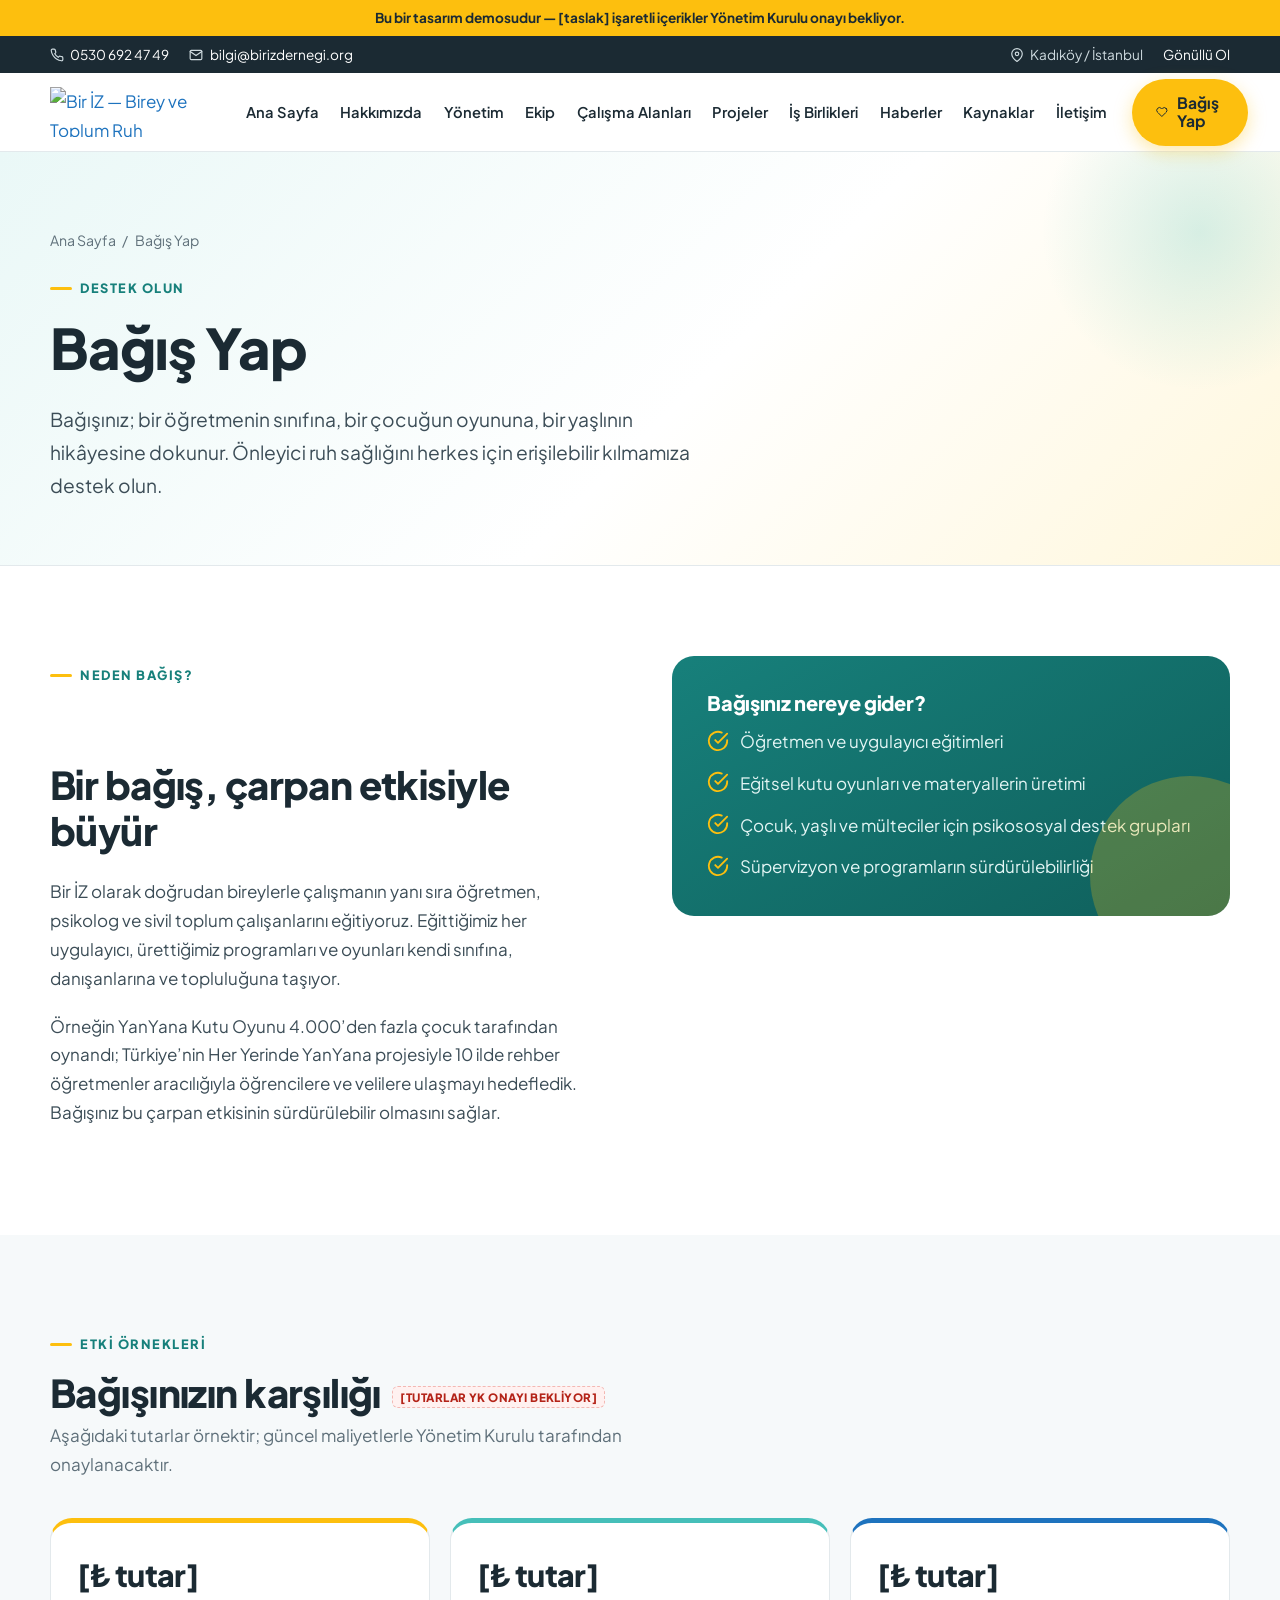
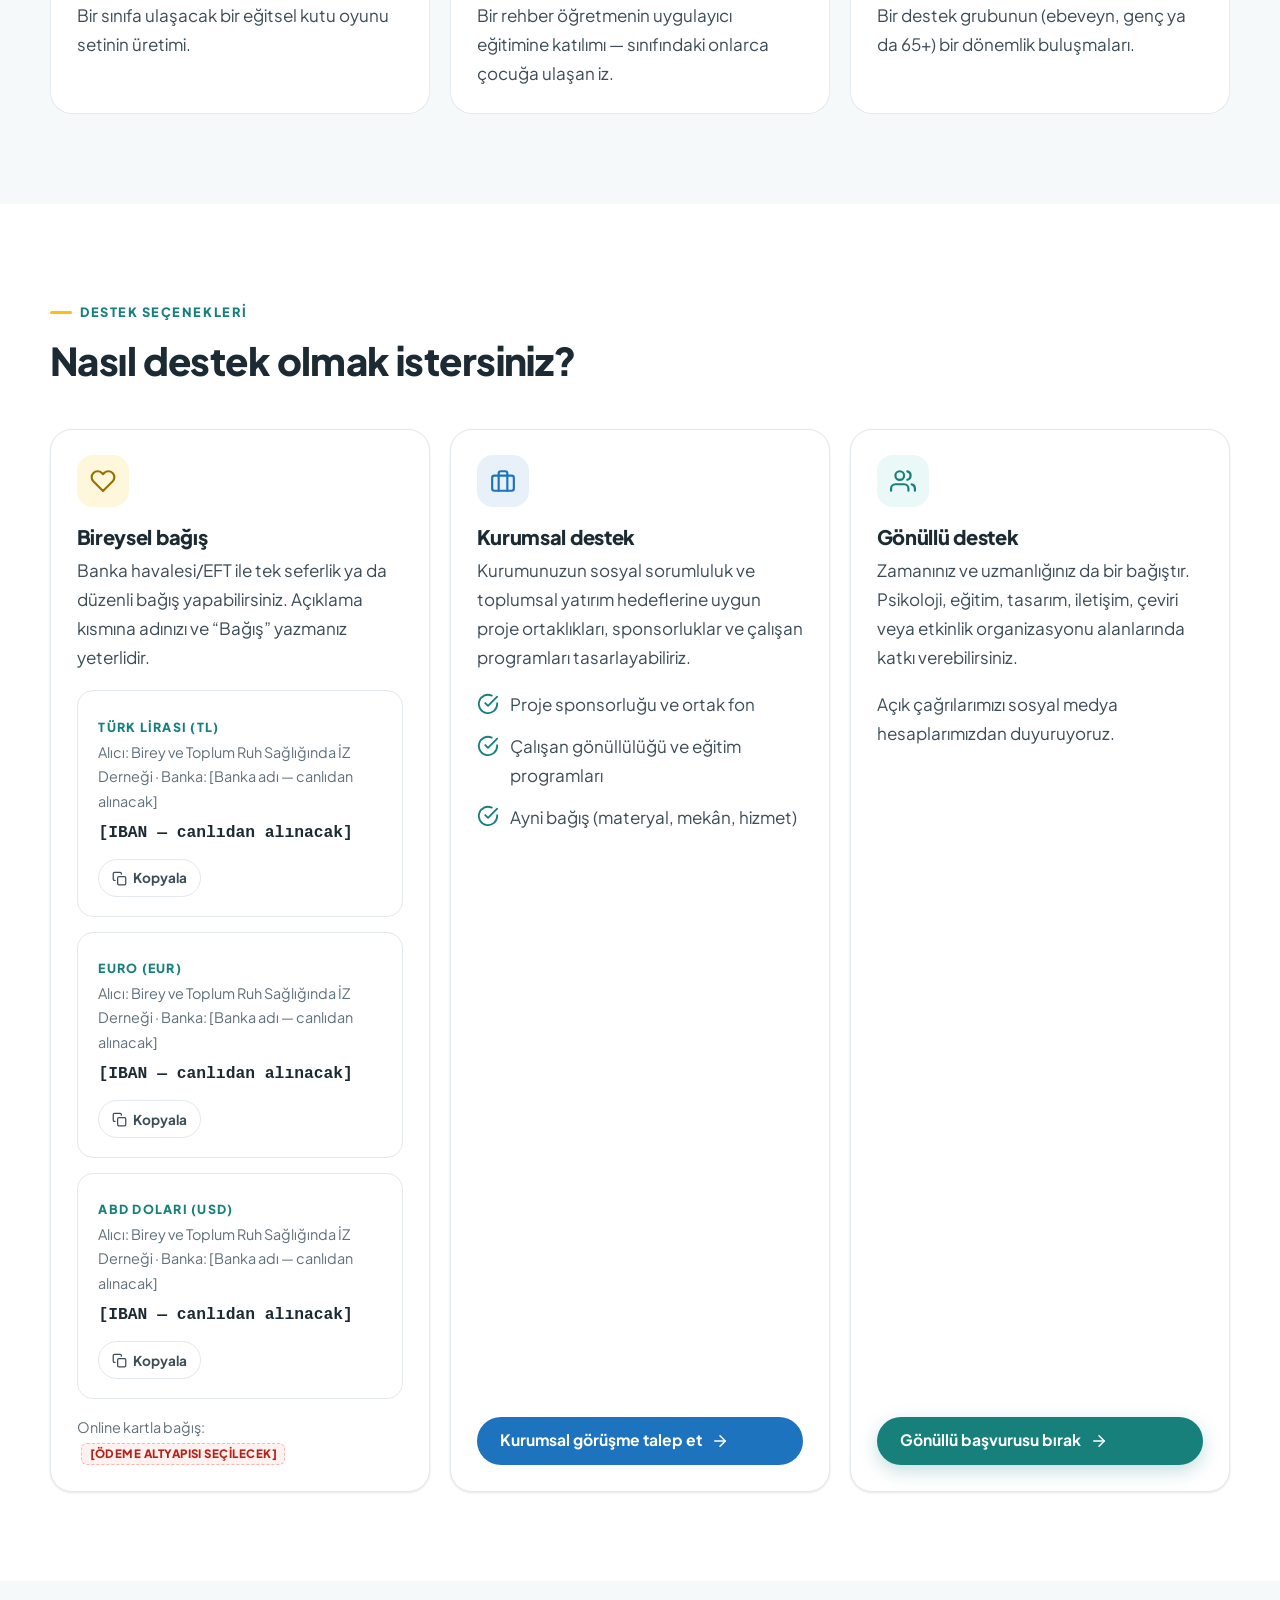
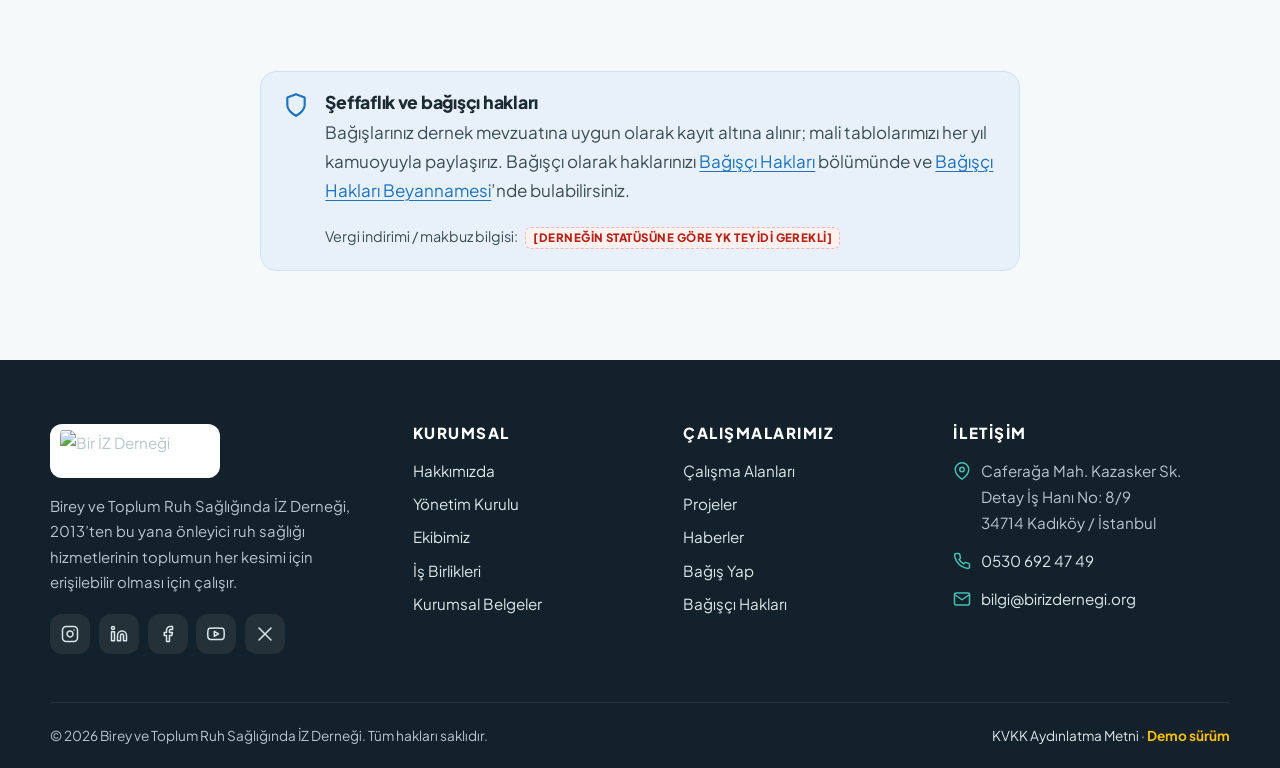
==== commit 1cf360c7: "Menü: dropdown kaldırıldı, düz linkler (Hakkımızda/Yönetim/Ekip)" ====
--- a/bagis.html
+++ b/bagis.html
@@ -14,7 +14,7 @@
 <link rel="preconnect" href="https://fonts.googleapis.com">
 <link rel="preconnect" href="https://fonts.gstatic.com" crossorigin>
 <link href="https://fonts.googleapis.com/css2?family=Fraunces:opsz,wght@9..144,500;9..144,600&family=Plus+Jakarta+Sans:wght@400;500;600;700;800&display=swap" rel="stylesheet">
-<link rel="stylesheet" href="css/styles.css">
+<link rel="stylesheet" href="css/styles.css?v=2">
 </head>
 <body>
 <a class="skip-link" href="#icerik">İçeriğe geç</a>
@@ -34,7 +34,7 @@
       <img src="https://birizdernegi.org/wp-content/uploads/2019/05/Biriz_Logo-2019yeni.png" alt="Bir İZ — Birey ve Toplum Ruh Sağlığında İZ Derneği logosu" width="170" height="50">
     </a>
     <nav class="main-nav" id="main-nav" aria-label="Ana menü">
-      <ul><li><a href="index.html">Ana Sayfa</a></li><li class="has-sub"><button type="button" aria-expanded="false" aria-haspopup="true">Hakkımızda <svg viewBox="0 0 24 24" fill="none" stroke="currentColor" stroke-width="2" stroke-linecap="round" stroke-linejoin="round" aria-hidden="true" focusable="false"><polyline points="6 9 12 15 18 9"/></svg></button><ul class="submenu"><li><a href="hakkimizda.html">Hakkımızda</a></li><li><a href="yonetim.html">Yönetim Kurulu</a></li><li><a href="ekibimiz.html">Ekibimiz</a></li></ul></li><li><a href="calisma-alanlari.html">Çalışma Alanları</a></li><li><a href="projeler.html">Projeler</a></li><li><a href="isbirlikleri.html">İş Birlikleri</a></li><li><a href="haberler.html">Haberler</a></li><li><a href="kaynaklar.html">Kaynaklar</a></li><li><a href="iletisim.html">İletişim</a></li></ul>
+      <ul><li><a href="index.html">Ana Sayfa</a></li><li><a href="hakkimizda.html">Hakkımızda</a></li><li><a href="yonetim.html">Yönetim</a></li><li><a href="ekibimiz.html">Ekip</a></li><li><a href="calisma-alanlari.html">Çalışma Alanları</a></li><li><a href="projeler.html">Projeler</a></li><li><a href="isbirlikleri.html">İş Birlikleri</a></li><li><a href="haberler.html">Haberler</a></li><li><a href="kaynaklar.html">Kaynaklar</a></li><li><a href="iletisim.html">İletişim</a></li></ul>
     </nav>
     <div class="header-cta">
       <a class="btn btn-yellow" href="bagis.html"><svg viewBox="0 0 24 24" fill="none" stroke="currentColor" stroke-width="2" stroke-linecap="round" stroke-linejoin="round" aria-hidden="true" focusable="false"><path d="M20.84 4.61a5.5 5.5 0 0 0-7.78 0L12 5.67l-1.06-1.06a5.5 5.5 0 0 0-7.78 7.78l1.06 1.06L12 21.23l7.78-7.78 1.06-1.06a5.5 5.5 0 0 0 0-7.78z"/></svg><span>Bağış Yap</span></a>
--- a/css/styles.css
+++ b/css/styles.css
@@ -130,8 +130,10 @@
 .has-sub > button.is-active { color: var(--teal-700); background: var(--teal-50); }
 .has-sub > button svg { width: 14px; height: 14px; transition: transform .2s; }
 .has-sub.open > button svg { transform: rotate(180deg); }
-.submenu { position: absolute; top: calc(100% + 8px); right: 0; min-width: 220px; background: #fff; border: 1px solid var(--line); border-radius: 14px; box-shadow: var(--shadow-lg); padding: .5rem; display: none; flex-direction: column; }
-.has-sub.open .submenu { display: flex; }
+.submenu { position: absolute; top: calc(100% + 8px); left: 0; min-width: 220px; background: #fff; border: 1px solid var(--line); border-radius: 14px; box-shadow: var(--shadow-lg); padding: .5rem; display: none; flex-direction: column; z-index: 120; }
+.has-sub:hover > .submenu,
+.has-sub:focus-within > .submenu,
+.has-sub.open > .submenu { display: flex; }
 .submenu a { padding: .6rem .8rem; }
 .submenu a[aria-current="page"]::after { display: none; }
 
@@ -143,7 +145,11 @@
   .main-nav a { padding: .8rem 1rem; font-size: 1rem; }
   .main-nav a[aria-current="page"]::after { left: 0; right: auto; top: .6rem; bottom: .6rem; width: 4px; height: auto; }
   .has-sub > button { display: none; }
-  .submenu { position: static; display: flex; box-shadow: none; border: 0; padding: 0; min-width: 0; }
+  /* Mobilde alt menü yalnızca hamburger açıkken, düz liste olarak */
+  .has-sub:hover > .submenu,
+  .has-sub:focus-within > .submenu,
+  .has-sub.open > .submenu { display: none; }
+  .main-nav.open .submenu { position: static; display: flex; box-shadow: none; border: 0; padding: 0 0 0 .5rem; min-width: 0; }
   .header-cta .btn-label-long { display: none; }
 }
 @media (max-width: 640px) {
@@ -177,12 +183,13 @@
 
 /* ---------- Ana sayfa hero ---------- */
 .hero { position: relative; overflow: hidden; background: radial-gradient(1200px 500px at 85% -10%, rgba(70,191,185,.25), transparent 60%), radial-gradient(700px 400px at -10% 110%, rgba(253,191,14,.18), transparent 60%), #fff; }
-.hero .container { display: grid; grid-template-columns: 1.1fr .9fr; gap: 3rem; align-items: center; padding-block: clamp(3.5rem, 8vw, 6.5rem); }
+.hero .container { display: grid; grid-template-columns: 1.1fr .9fr; gap: 3rem; align-items: center; padding-block: clamp(2.8rem, 6vw, 5rem); }
 .hero h1 { font-size: clamp(2.3rem, 5.2vw, 3.9rem); }
 .hero h1 em { font-style: normal; color: var(--teal-700); background: linear-gradient(transparent 62%, rgba(253,191,14,.45) 62%); padding: 0 .1em; }
 .hero .lead { font-size: 1.22rem; margin-bottom: 2rem; }
 .hero-actions { display: flex; gap: .8rem; flex-wrap: wrap; }
-.hero-note { margin-top: 1.6rem; font-size: .9rem; color: var(--muted); display: flex; align-items: center; gap: .5rem; }
+.hero-note { margin-top: 1.6rem; font-size: .9rem; color: var(--muted); display: flex; align-items: center; gap: .5rem; max-width: 36rem; }
+.hero-note svg { width: 18px; height: 18px; flex-shrink: 0; }
 .hero-visual { position: relative; aspect-ratio: 1 / 1; max-width: 480px; justify-self: center; width: 100%; }
 .hero-visual .blob { position: absolute; border-radius: 50%; }
 .hero-visual .b1 { inset: 6% 10% 14% 4%; background: linear-gradient(140deg, var(--teal), var(--teal-700)); border-radius: 46% 54% 42% 58% / 52% 44% 56% 48%; box-shadow: var(--shadow-lg); }
